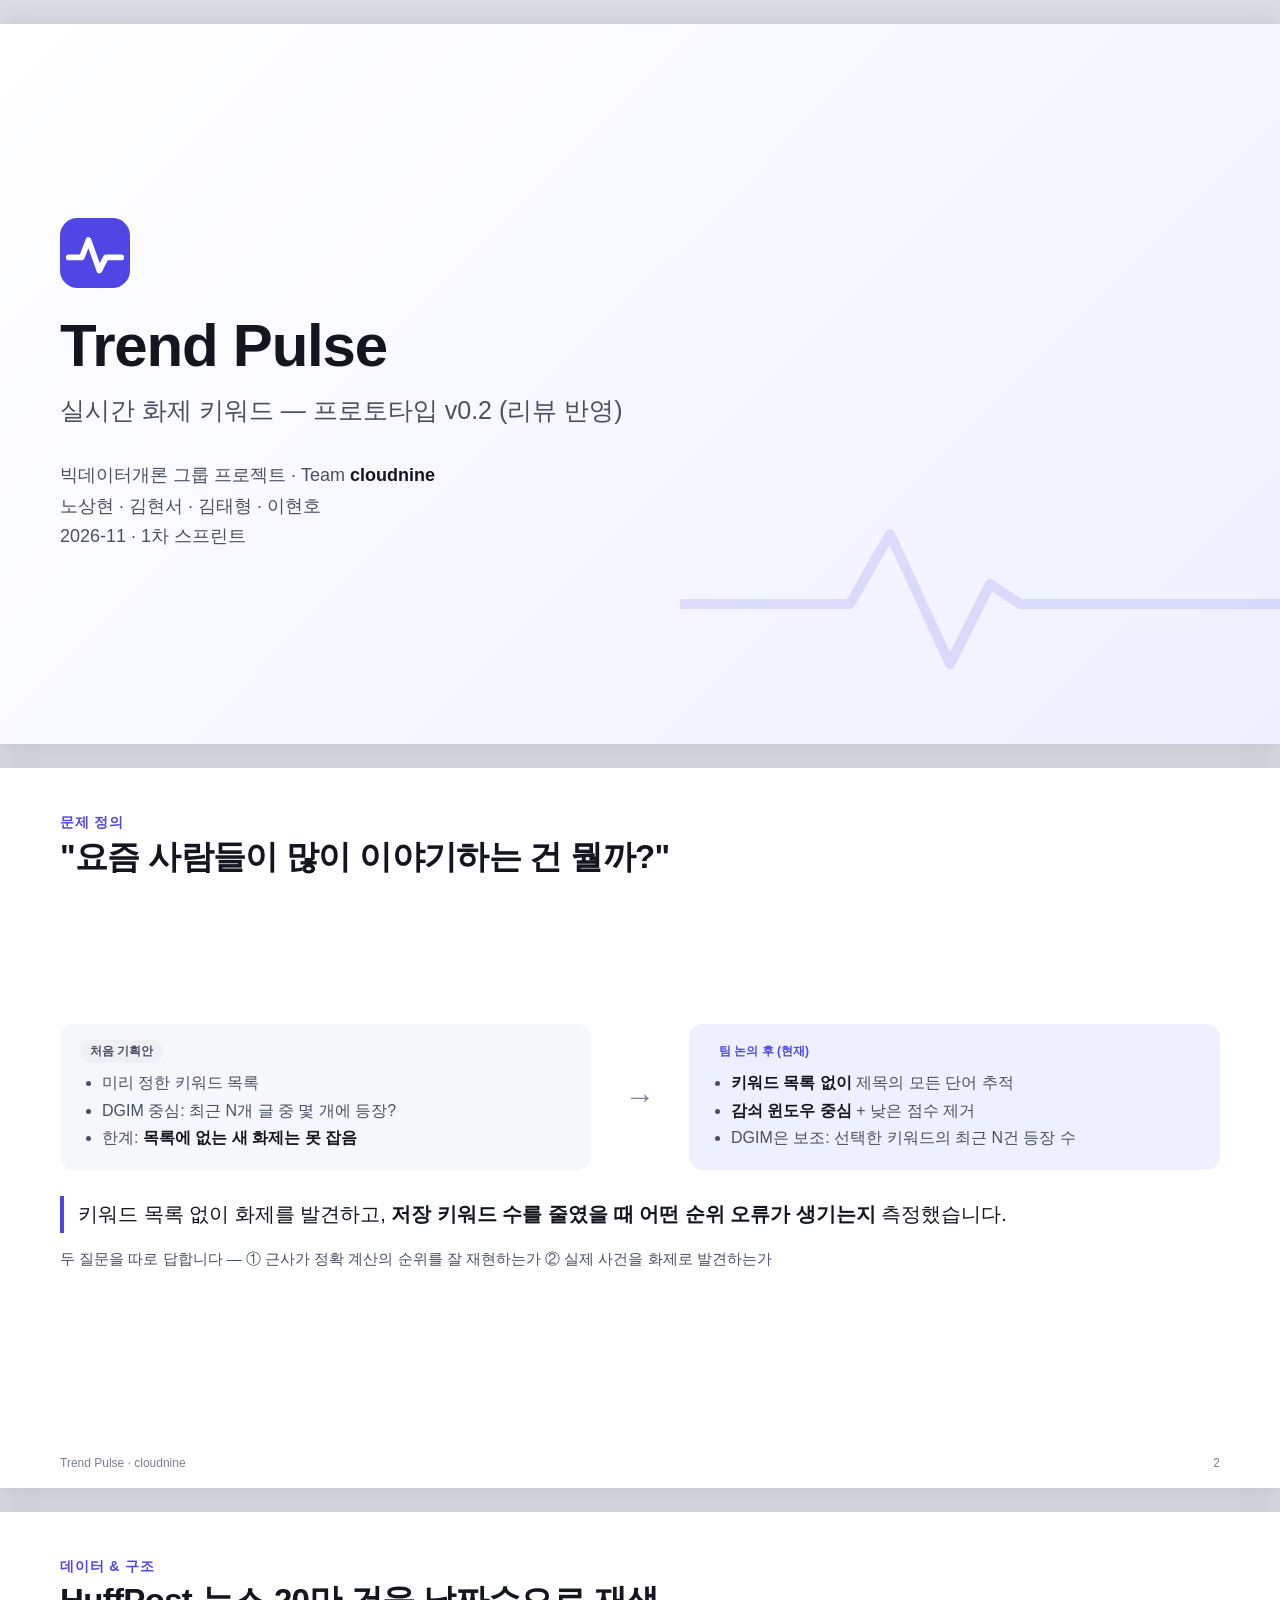
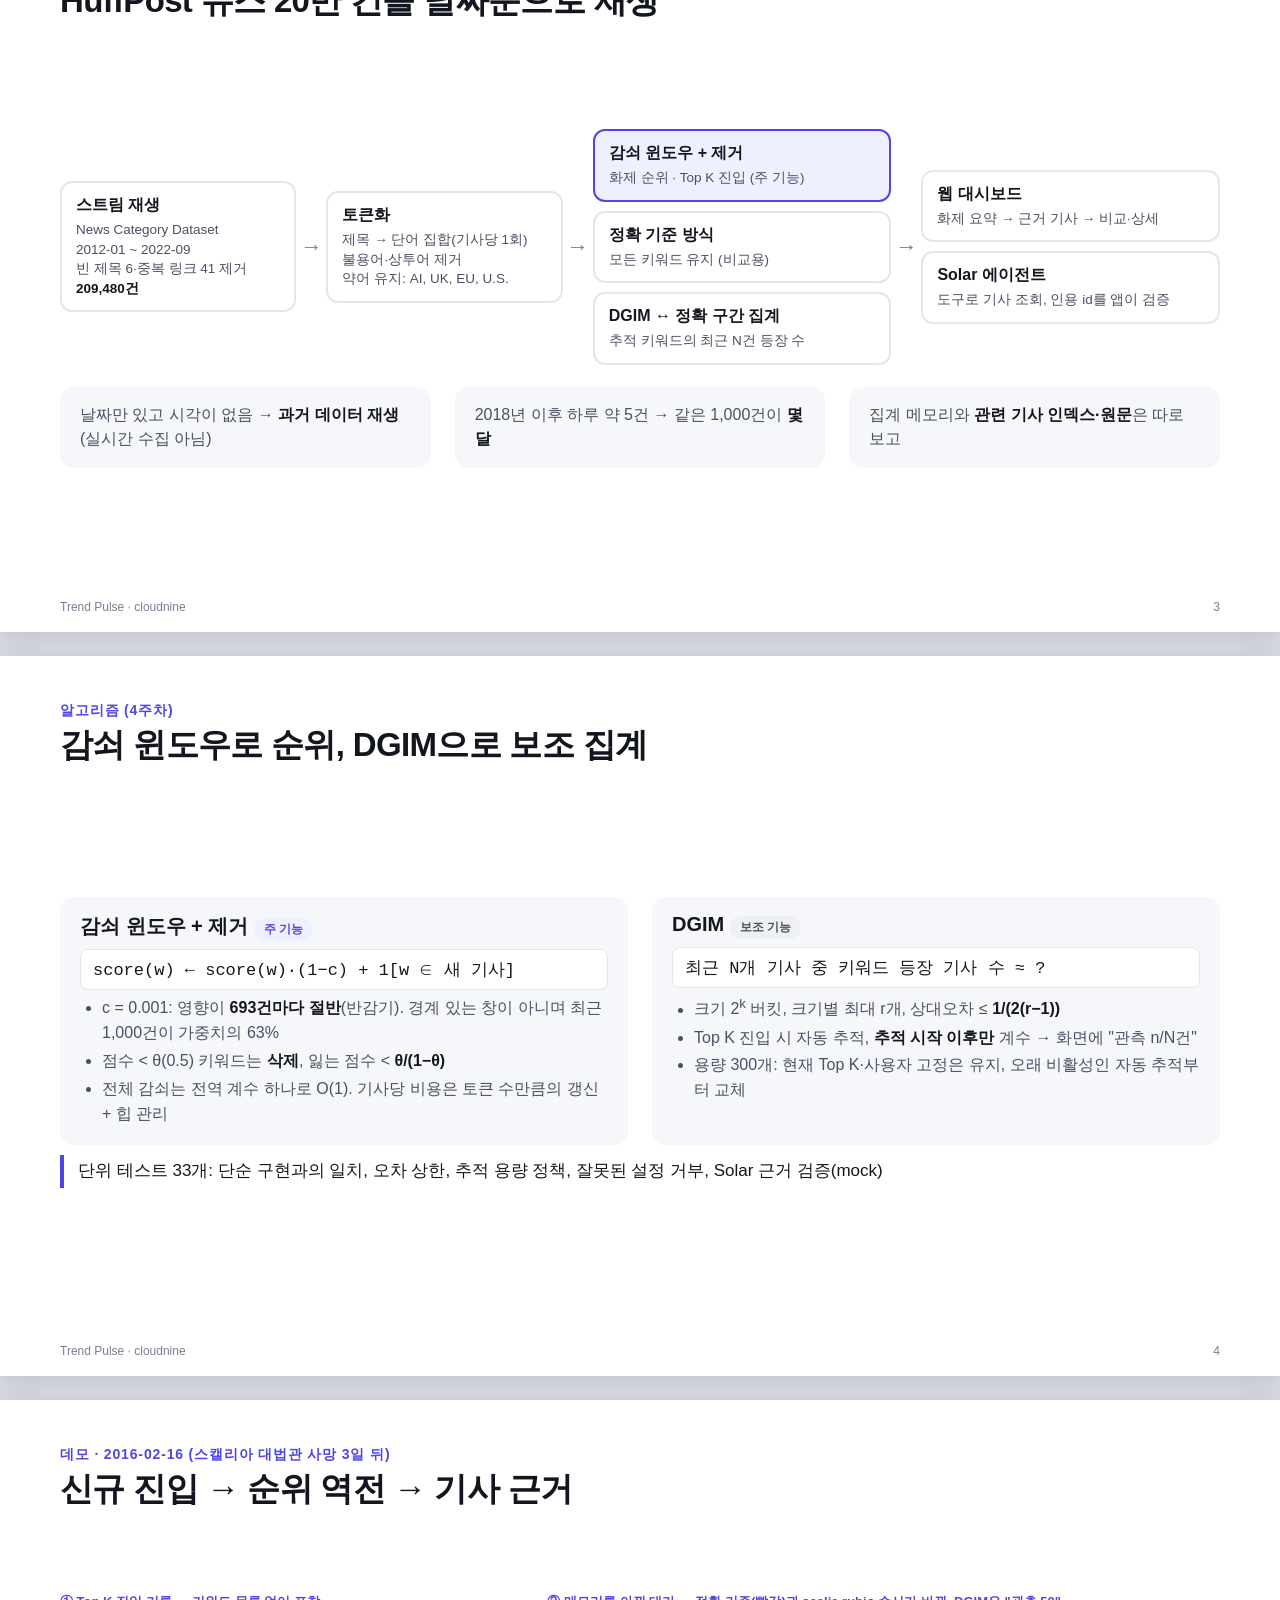
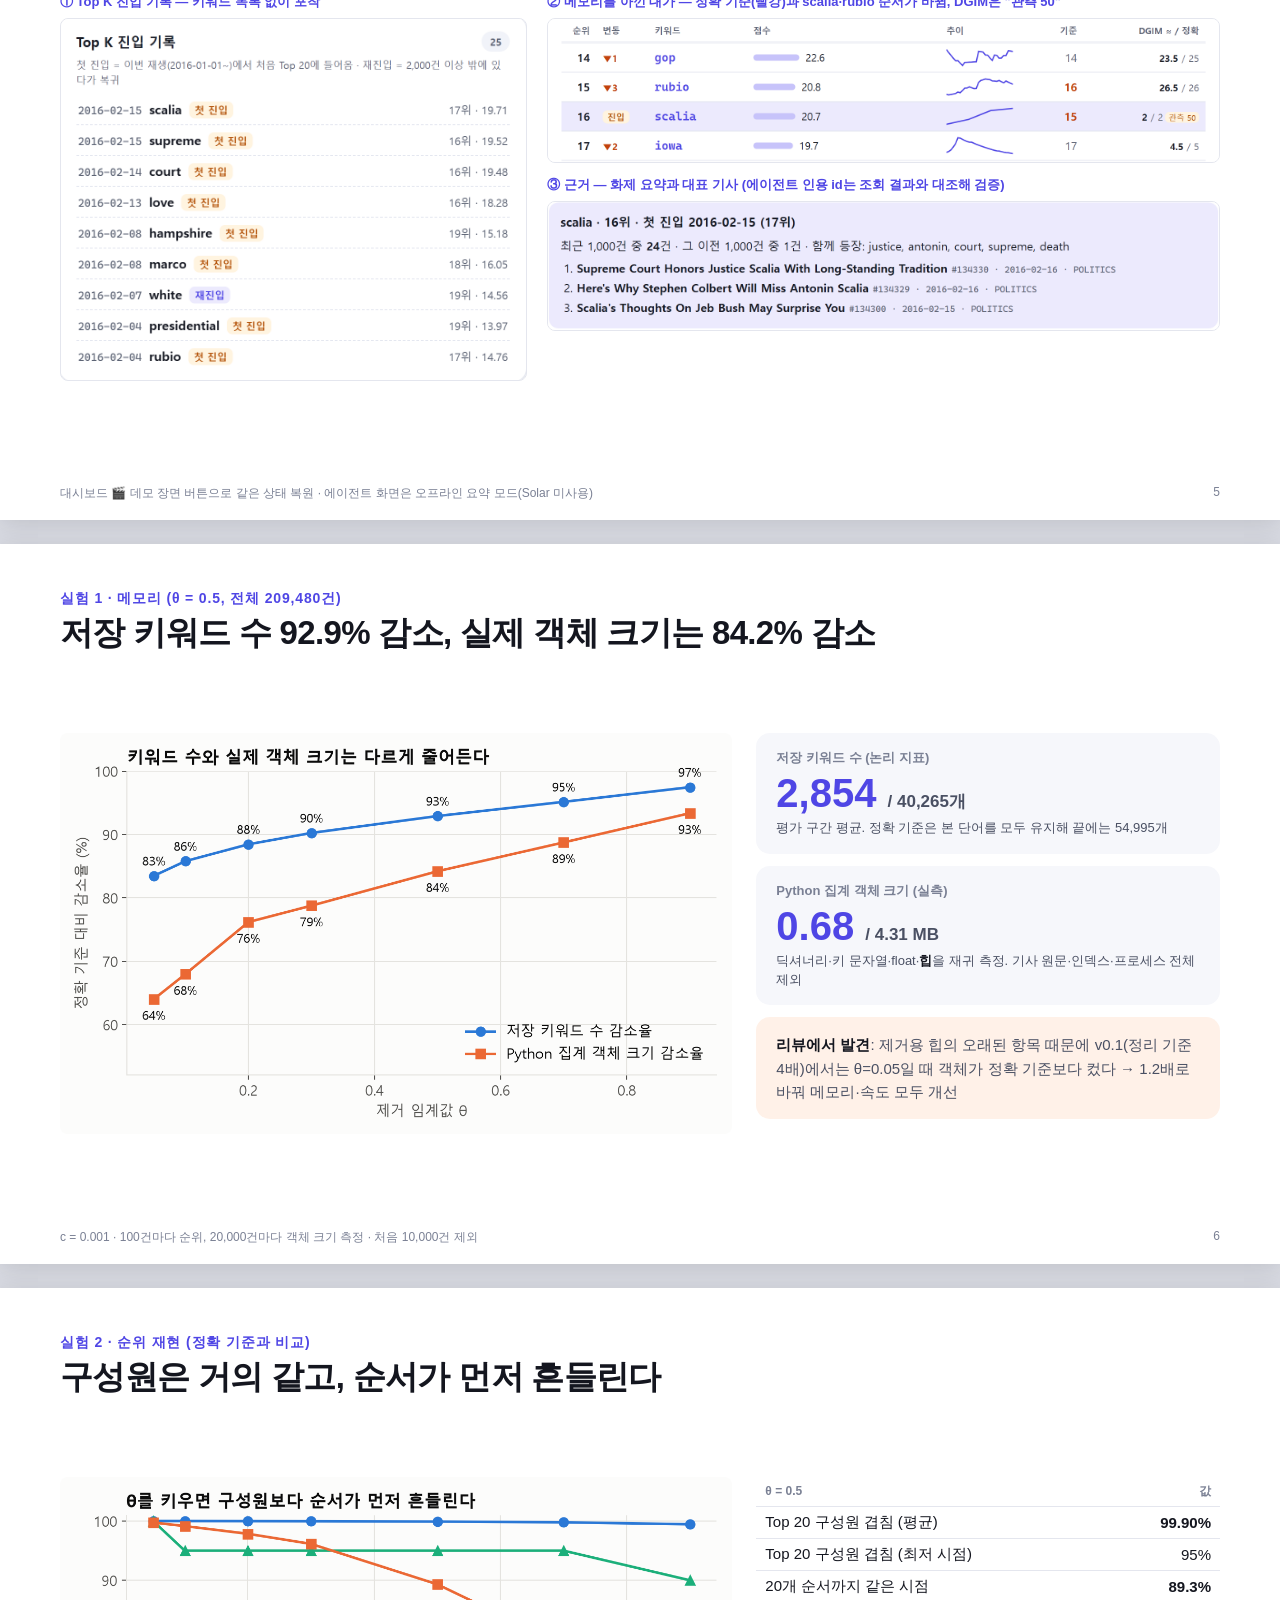
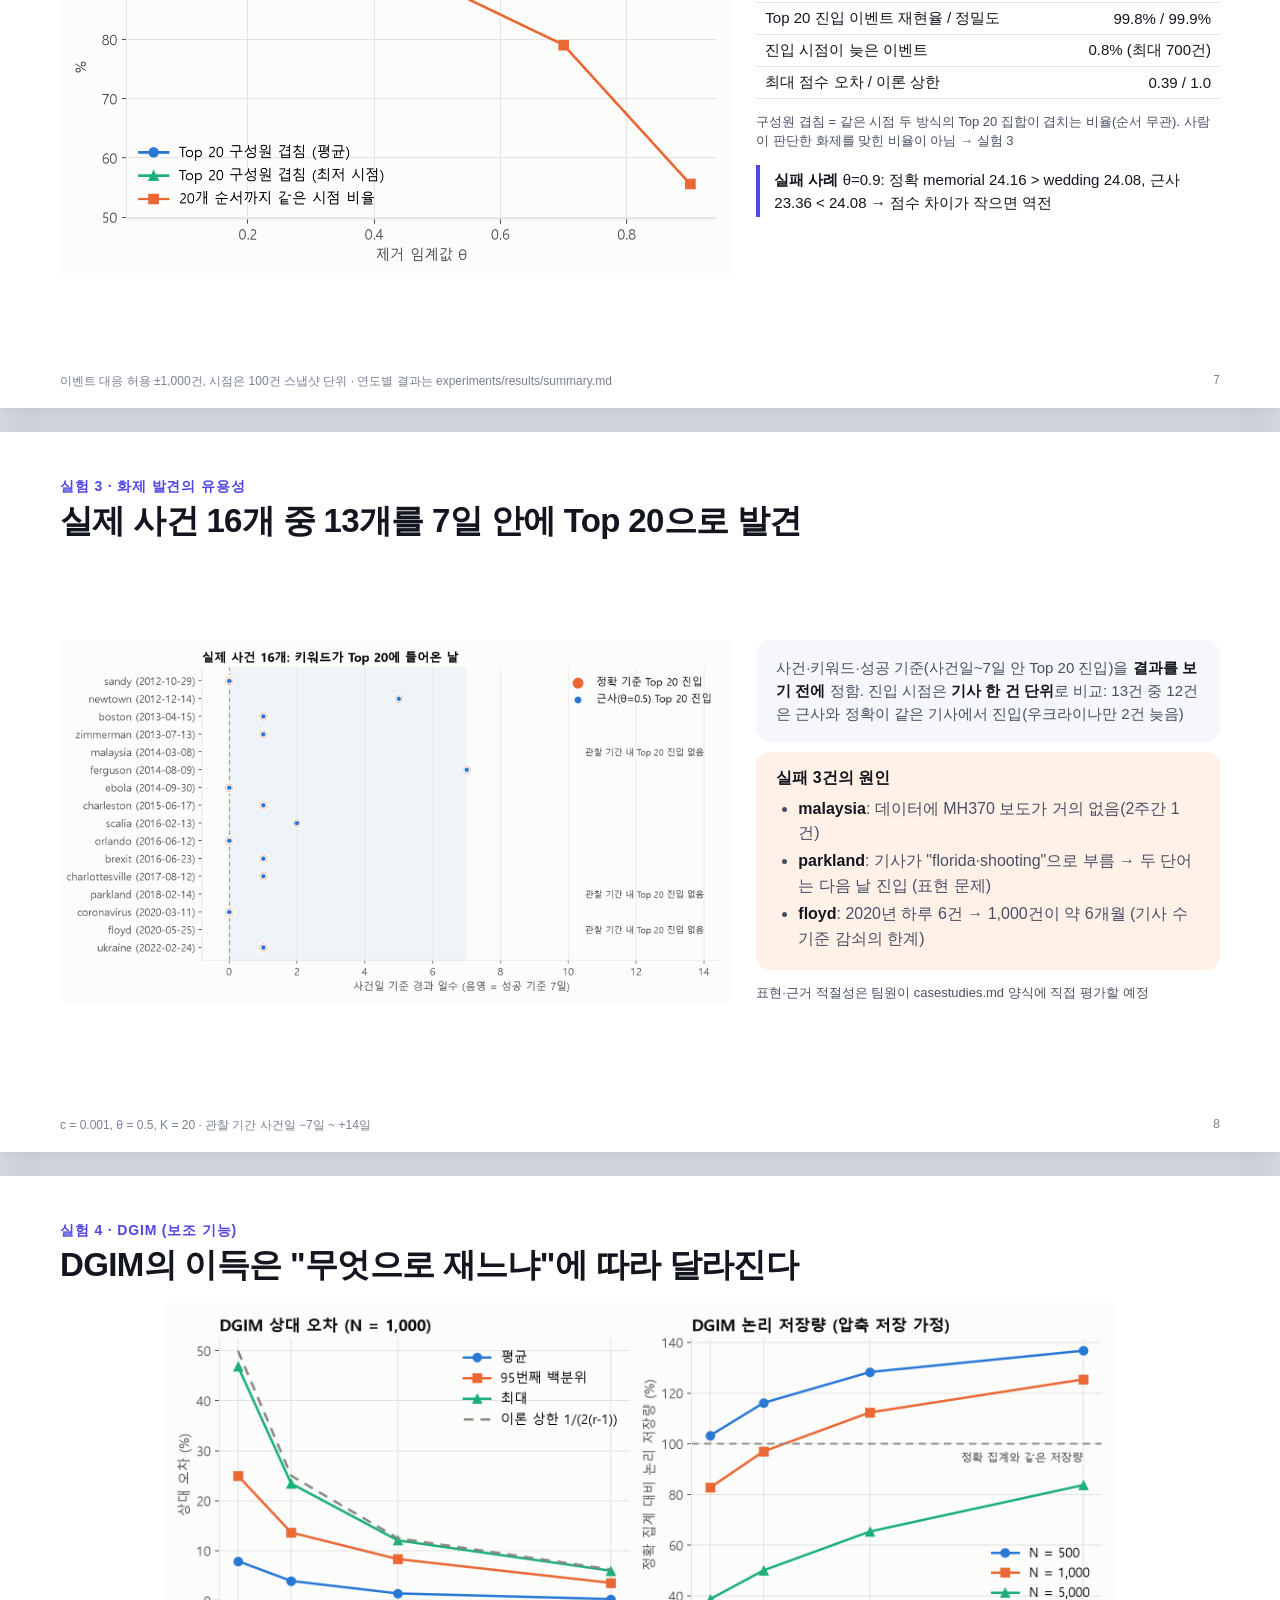
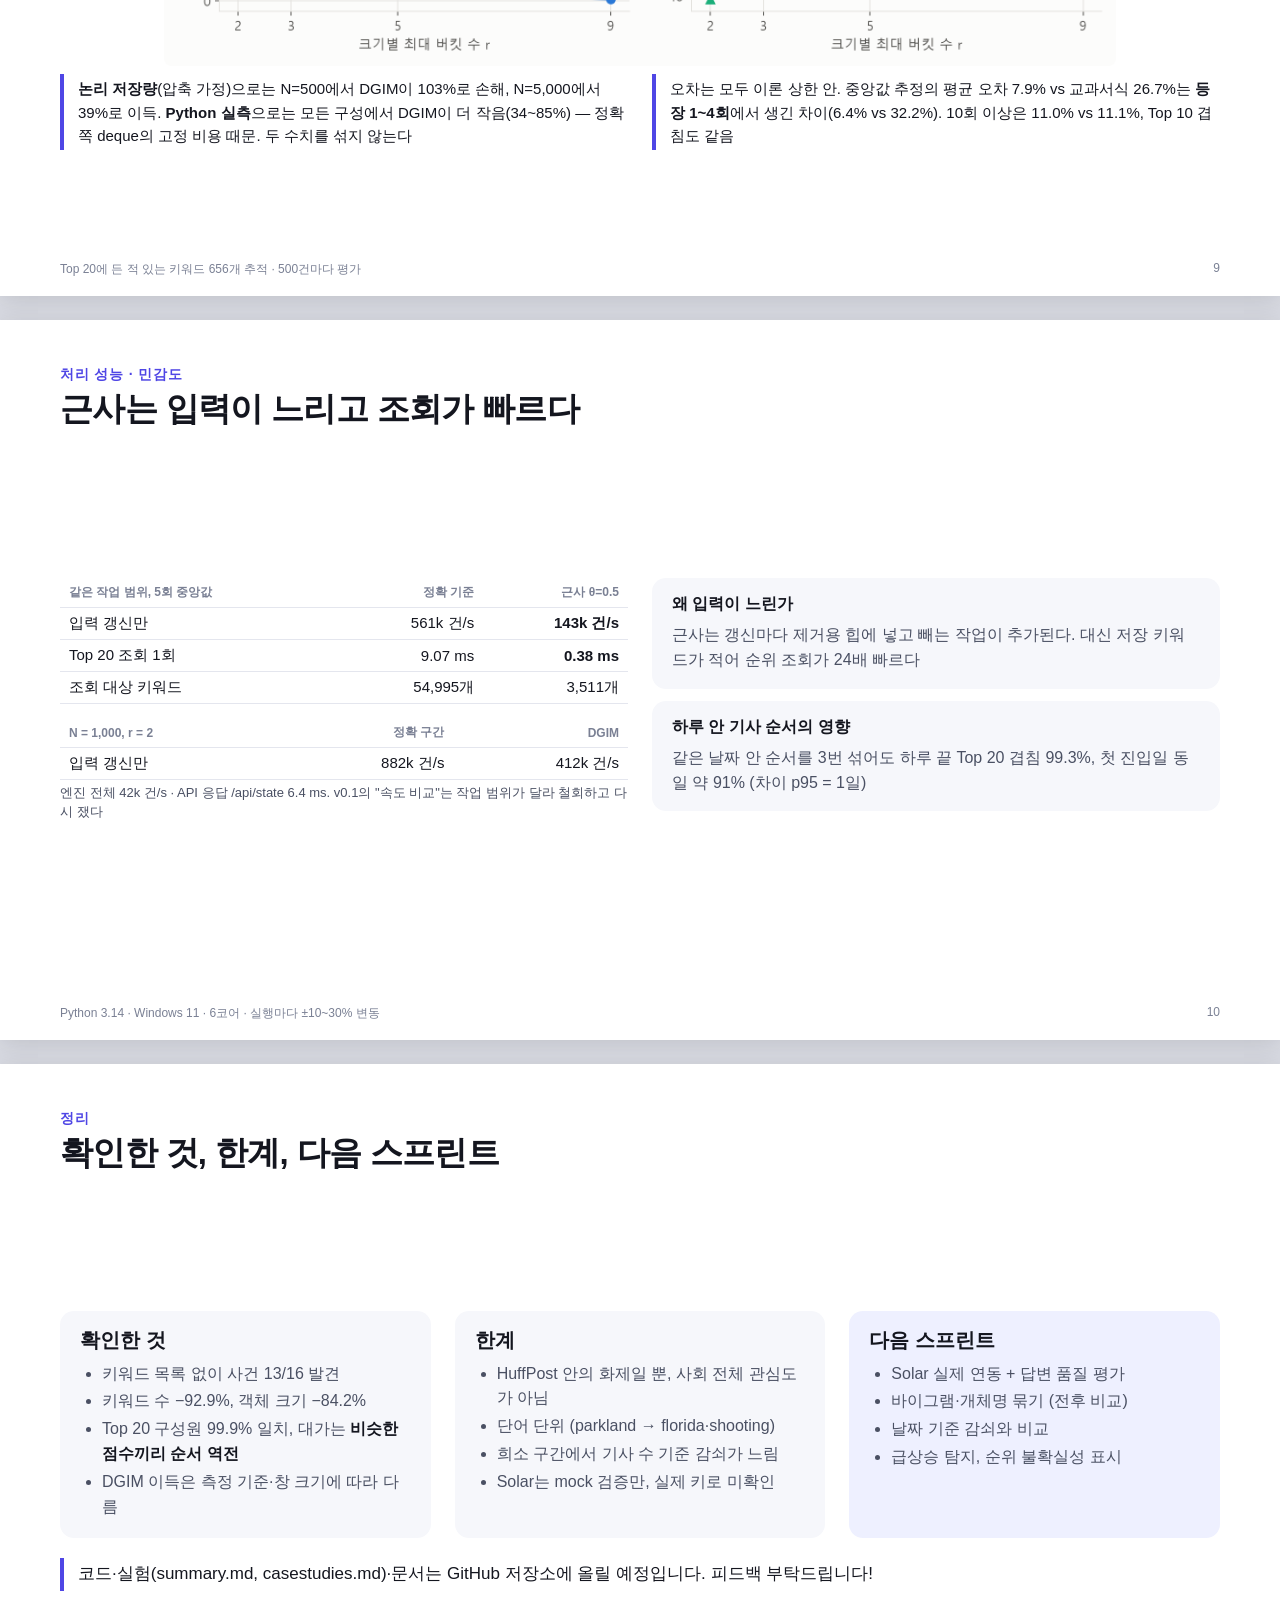
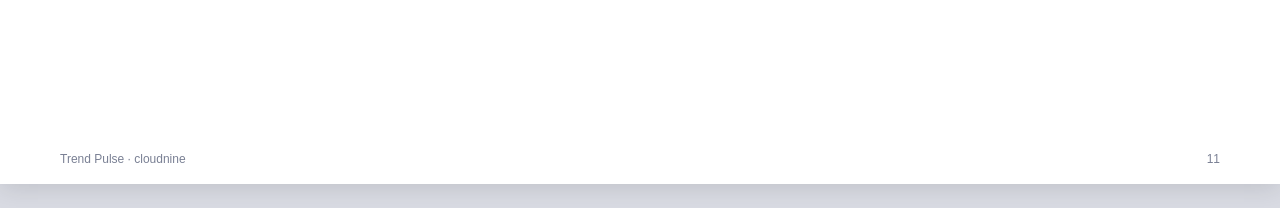
==== docs/slides.html @ 5aff7f34 "Publish reviewed TrendPulse prototype v0.2 Include the Flask dashboard, streaming algorithms, 33 tes" ====
<!doctype html>
<html lang="ko">
<head>
<meta charset="utf-8">
<title>Trend Pulse 발표</title>
<style>
  @page { size: 1280px 720px; margin: 0; }
  :root {
    --ink: #14161f; --ink2: #4a5063; --muted: #7a8094; --line: #e4e6ee;
    --accent: #4f46e5; --accent-soft: #eef0ff; --warn: #c2410c; --warn-soft: #fff1e8;
    --bg: #ffffff; --panel: #f6f7fb;
  }
  * { box-sizing: border-box; }
  html, body { margin: 0; background: #d9dbe3; }
  body { font-family: "Malgun Gothic", "Apple SD Gothic Neo", sans-serif; color: var(--ink);
         -webkit-print-color-adjust: exact; print-color-adjust: exact; }
  .slide { width: 1280px; height: 720px; background: var(--bg); position: relative; overflow: hidden;
           padding: 46px 60px 44px; display: flex; flex-direction: column; break-after: page; margin: 0 auto; }
  @media screen { .slide { margin: 24px auto; box-shadow: 0 4px 24px rgba(0,0,0,.12); } }
  .slide:last-child { break-after: auto; }
  .kicker { font-size: 14px; font-weight: 700; color: var(--accent); letter-spacing: .06em; margin-bottom: 4px; }
  h1 { font-size: 33px; margin: 0 0 18px; letter-spacing: -.02em; line-height: 1.25; }
  h2 { font-size: 20px; margin: 0 0 8px; }
  p, li { font-size: 18px; line-height: 1.55; color: var(--ink2); }
  ul { margin: 0; padding-left: 22px; }
  li { margin: 3px 0; }
  b, strong { color: var(--ink); }
  .foot { position: absolute; left: 60px; right: 60px; bottom: 18px; display: flex; justify-content: space-between;
          font-size: 12px; color: var(--muted); }
  .center { flex: 1; display: flex; flex-direction: column; justify-content: center; padding-bottom: 30px; }
  .cols { display: grid; gap: 24px; grid-template-columns: 1fr 1fr; }
  .cols.wl { grid-template-columns: 1.45fr 1fr; }
  .slide > .cols { align-content: center; padding-bottom: 24px; }
  .cols.three { grid-template-columns: 1fr 1fr 1fr; }
  .panel { background: var(--panel); border-radius: 14px; padding: 16px 20px; }
  .panel p, .panel li { font-size: 16px; }
  .panel.warn { background: var(--warn-soft); }
  .big { font-size: 40px; font-weight: 800; color: var(--accent); line-height: 1.1; font-variant-numeric: tabular-nums; }
  .big small { font-size: 17px; color: var(--ink2); font-weight: 600; }
  .label { font-size: 13px; color: var(--muted); font-weight: 700; margin-bottom: 4px; }
  .def { font-size: 13px; color: var(--ink2); margin-top: 4px; line-height: 1.45; }
  .tag { display: inline-block; font-size: 12px; font-weight: 700; padding: 3px 10px; border-radius: 999px;
         background: var(--accent-soft); color: var(--accent); }
  .tag.gray { background: #eef0f4; color: var(--ink2); }
  .tag.warn { background: var(--warn-soft); color: var(--warn); }
  img.fig { width: 100%; display: block; border-radius: 8px; }
  img.crop { width: 100%; display: block; border: 1px solid var(--line); border-radius: 8px; }
  .takeaway { border-left: 4px solid var(--accent); padding: 3px 0 3px 14px; margin-top: 10px; }
  .takeaway p { margin: 0; font-size: 17px; color: var(--ink); }
  code { font-family: Consolas, "Cascadia Mono", monospace; font-size: .92em; }
  table { border-collapse: collapse; width: 100%; font-size: 15px; font-variant-numeric: tabular-nums; }
  th, td { padding: 6px 9px; border-bottom: 1px solid var(--line); text-align: right; }
  th { color: var(--muted); font-size: 12px; font-weight: 700; }
  th:first-child, td:first-child { text-align: left; }
  .title { justify-content: center; background: linear-gradient(135deg, #ffffff 0%, #eef0ff 100%); }
  .title h1 { font-size: 60px; margin-bottom: 8px; }
  .title .sub { font-size: 25px; color: var(--ink2); margin: 0 0 30px; }
  .title .team { font-size: 18px; color: var(--ink2); line-height: 1.7; }
  .logo { width: 70px; height: 70px; margin-bottom: 20px; }
  .pulse { position: absolute; right: -40px; bottom: 70px; width: 640px; opacity: .14; }
  .flow { display: grid; grid-template-columns: 0.95fr 30px 0.95fr 30px 1.2fr 30px 1.2fr; align-items: center; }
  .node { border: 2px solid var(--line); border-radius: 12px; padding: 12px 14px; background: #fff; }
  .node h3 { margin: 0 0 4px; font-size: 16px; }
  .node p { margin: 0; font-size: 13.5px; line-height: 1.45; }
  .node.main { border-color: var(--accent); background: var(--accent-soft); }
  .stack { display: grid; gap: 9px; }
  .arrow { text-align: center; color: var(--muted); font-size: 22px; }
  .formula { font-family: Consolas, monospace; font-size: 17px; background: #fff; border: 1px solid var(--line);
             border-radius: 8px; padding: 8px 12px; margin: 6px 0; color: var(--ink); }
  .cap { font-size: 13px; font-weight: 700; color: var(--accent); margin: 0 0 6px; }
</style>
</head>
<body>

<!-- 1 -->
<section class="slide title">
  <svg class="logo" viewBox="0 0 32 32"><rect width="32" height="32" rx="8" fill="#4f46e5"/><path d="M4 18h6l3-8 5 14 3-6h7" stroke="#fff" stroke-width="2.6" fill="none" stroke-linecap="round" stroke-linejoin="round"/></svg>
  <h1>Trend Pulse</h1>
  <p class="sub">실시간 화제 키워드 — 프로토타입 v0.2 (리뷰 반영)</p>
  <div class="team">
    빅데이터개론 그룹 프로젝트 · Team <b>cloudnine</b><br>
    노상현 · 김현서 · 김태형 · 이현호<br>
    2026-11 · 1차 스프린트
  </div>
  <svg class="pulse" viewBox="0 0 640 160"><path d="M0 90h170l40-70 60 130 40-80 30 20h300" stroke="#4f46e5" stroke-width="10" fill="none" stroke-linecap="round" stroke-linejoin="round"/></svg>
</section>

<!-- 2 -->
<section class="slide">
  <div class="kicker">문제 정의</div>
  <h1>"요즘 사람들이 많이 이야기하는 건 뭘까?"</h1>
  <div class="center">
    <div class="cols" style="grid-template-columns:1fr 50px 1fr;align-items:stretch">
      <div class="panel">
        <span class="tag gray">처음 기획안</span>
        <ul style="margin-top:8px">
          <li>미리 정한 키워드 목록</li>
          <li>DGIM 중심: 최근 N개 글 중 몇 개에 등장?</li>
          <li>한계: <b>목록에 없는 새 화제는 못 잡음</b></li>
        </ul>
      </div>
      <div class="arrow" style="align-self:center;font-size:30px">→</div>
      <div class="panel" style="background:var(--accent-soft)">
        <span class="tag">팀 논의 후 (현재)</span>
        <ul style="margin-top:8px">
          <li><b>키워드 목록 없이</b> 제목의 모든 단어 추적</li>
          <li><b>감쇠 윈도우 중심</b> + 낮은 점수 제거</li>
          <li>DGIM은 보조: 선택한 키워드의 최근 N건 등장 수</li>
        </ul>
      </div>
    </div>
    <div class="takeaway" style="margin-top:26px">
      <p style="font-size:20px">키워드 목록 없이 화제를 발견하고, <b>저장 키워드 수를 줄였을 때 어떤 순위 오류가 생기는지</b> 측정했습니다.</p>
    </div>
    <p style="font-size:15px;margin-top:14px">두 질문을 따로 답합니다 — ① 근사가 정확 계산의 순위를 잘 재현하는가 ② 실제 사건을 화제로 발견하는가</p>
  </div>
  <div class="foot"><span>Trend Pulse · cloudnine</span><span>2</span></div>
</section>

<!-- 3 -->
<section class="slide">
  <div class="kicker">데이터 & 구조</div>
  <h1>HuffPost 뉴스 20만 건을 날짜순으로 재생</h1>
  <div class="center">
    <div class="flow">
      <div class="node"><h3>스트림 재생</h3><p>News Category Dataset<br>2012-01 ~ 2022-09<br>빈 제목 6·중복 링크 41 제거<br><b>209,480건</b></p></div>
      <div class="arrow">→</div>
      <div class="node"><h3>토큰화</h3><p>제목 → 단어 집합(기사당 1회)<br>불용어·상투어 제거<br>약어 유지: AI, UK, EU, U.S.</p></div>
      <div class="arrow">→</div>
      <div class="stack">
        <div class="node main"><h3>감쇠 윈도우 + 제거</h3><p>화제 순위 · Top K 진입 (주 기능)</p></div>
        <div class="node"><h3>정확 기준 방식</h3><p>모든 키워드 유지 (비교용)</p></div>
        <div class="node"><h3>DGIM ↔ 정확 구간 집계</h3><p>추적 키워드의 최근 N건 등장 수</p></div>
      </div>
      <div class="arrow">→</div>
      <div class="stack">
        <div class="node"><h3>웹 대시보드</h3><p>화제 요약 → 근거 기사 → 비교·상세</p></div>
        <div class="node"><h3>Solar 에이전트</h3><p>도구로 기사 조회, 인용 id를 앱이 검증</p></div>
      </div>
    </div>
    <div class="cols three" style="margin-top:22px">
      <div class="panel"><p style="margin:0">날짜만 있고 시각이 없음 → <b>과거 데이터 재생</b>(실시간 수집 아님)</p></div>
      <div class="panel"><p style="margin:0">2018년 이후 하루 약 5건 → 같은 1,000건이 <b>몇 달</b></p></div>
      <div class="panel"><p style="margin:0">집계 메모리와 <b>관련 기사 인덱스·원문</b>은 따로 보고</p></div>
    </div>
  </div>
  <div class="foot"><span>Trend Pulse · cloudnine</span><span>3</span></div>
</section>

<!-- 4 -->
<section class="slide">
  <div class="kicker">알고리즘 (4주차)</div>
  <h1>감쇠 윈도우로 순위, DGIM으로 보조 집계</h1>
  <div class="center">
    <div class="cols">
      <div class="panel">
        <h2>감쇠 윈도우 + 제거 <span class="tag">주 기능</span></h2>
        <div class="formula">score(w) ← score(w)·(1−c) + 1[w ∈ 새 기사]</div>
        <ul>
          <li>c = 0.001: 영향이 <b>693건마다 절반</b>(반감기). 경계 있는 창이 아니며 최근 1,000건이 가중치의 63%</li>
          <li>점수 &lt; θ(0.5) 키워드는 <b>삭제</b>, 잃는 점수 &lt; <b>θ/(1−θ)</b></li>
          <li>전체 감쇠는 전역 계수 하나로 O(1). 기사당 비용은 토큰 수만큼의 갱신 + 힙 관리</li>
        </ul>
      </div>
      <div class="panel">
        <h2>DGIM <span class="tag gray">보조 기능</span></h2>
        <div class="formula">최근 N개 기사 중 키워드 등장 기사 수 ≈ ?</div>
        <ul>
          <li>크기 2<sup>k</sup> 버킷, 크기별 최대 r개, 상대오차 ≤ <b>1/(2(r−1))</b></li>
          <li>Top K 진입 시 자동 추적, <b>추적 시작 이후만</b> 계수 → 화면에 "관측 n/N건"</li>
          <li>용량 300개: 현재 Top K·사용자 고정은 유지, 오래 비활성인 자동 추적부터 교체</li>
        </ul>
      </div>
    </div>
    <div class="takeaway"><p>단위 테스트 33개: 단순 구현과의 일치, 오차 상한, 추적 용량 정책, 잘못된 설정 거부, Solar 근거 검증(mock)</p></div>
  </div>
  <div class="foot"><span>Trend Pulse · cloudnine</span><span>4</span></div>
</section>

<!-- 5 -->
<section class="slide">
  <div class="kicker">데모 · 2016-02-16 (스캘리아 대법관 사망 3일 뒤)</div>
  <h1 style="margin-bottom:12px">신규 진입 → 순위 역전 → 기사 근거</h1>
  <div class="cols" style="grid-template-columns:0.82fr 1.18fr;gap:20px;flex:1;min-height:0">
    <div>
      <p class="cap">① Top K 진입 기록 — 키워드 목록 없이 포착</p>
      <img class="crop" src="img/crop_entries.png" alt="Top K 진입 기록">
    </div>
    <div style="display:grid;gap:12px;align-content:start">
      <div>
        <p class="cap">② 메모리를 아낀 대가 — 정확 기준(빨강)과 scalia·rubio 순서가 바뀜, DGIM은 "관측 50"</p>
        <img class="crop" src="img/crop_rankswap.png" alt="순위 역전">
      </div>
      <div>
        <p class="cap">③ 근거 — 화제 요약과 대표 기사 (에이전트 인용 id는 조회 결과와 대조해 검증)</p>
        <img class="crop" src="img/crop_evidence.png" alt="근거 기사">
      </div>
    </div>
  </div>
  <div class="foot"><span>대시보드 🎬 데모 장면 버튼으로 같은 상태 복원 · 에이전트 화면은 오프라인 요약 모드(Solar 미사용)</span><span>5</span></div>
</section>

<!-- 6 -->
<section class="slide">
  <div class="kicker">실험 1 · 메모리 (θ = 0.5, 전체 209,480건)</div>
  <h1>저장 키워드 수 92.9% 감소, 실제 객체 크기는 84.2% 감소</h1>
  <div class="cols wl" style="flex:1;min-height:0">
    <div><img class="fig" src="img/f2_memory_logical_vs_python.png" alt="키워드 수 vs 객체 크기"></div>
    <div style="display:grid;gap:12px;align-content:start">
      <div class="panel"><div class="label">저장 키워드 수 (논리 지표)</div><div class="big">2,854 <small>/ 40,265개</small></div>
        <div class="def">평가 구간 평균. 정확 기준은 본 단어를 모두 유지해 끝에는 54,995개</div></div>
      <div class="panel"><div class="label">Python 집계 객체 크기 (실측)</div><div class="big">0.68 <small>/ 4.31 MB</small></div>
        <div class="def">딕셔너리·키 문자열·float·<b>힙</b>을 재귀 측정. 기사 원문·인덱스·프로세스 전체 제외</div></div>
      <div class="panel warn"><p style="margin:0;font-size:15px"><b>리뷰에서 발견</b>: 제거용 힙의 오래된 항목 때문에 v0.1(정리 기준 4배)에서는 θ=0.05일 때 객체가 정확 기준보다 컸다 → 1.2배로 바꿔 메모리·속도 모두 개선</p></div>
    </div>
  </div>
  <div class="foot"><span>c = 0.001 · 100건마다 순위, 20,000건마다 객체 크기 측정 · 처음 10,000건 제외</span><span>6</span></div>
</section>

<!-- 7 -->
<section class="slide">
  <div class="kicker">실험 2 · 순위 재현 (정확 기준과 비교)</div>
  <h1>구성원은 거의 같고, 순서가 먼저 흔들린다</h1>
  <div class="cols wl" style="flex:1;min-height:0">
    <div><img class="fig" src="img/f3_rank_agreement.png" alt="순위 재현"></div>
    <div style="display:grid;gap:10px;align-content:start">
      <table>
        <tr><th>θ = 0.5</th><th>값</th></tr>
        <tr><td>Top 20 구성원 겹침 (평균)</td><td><b>99.90%</b></td></tr>
        <tr><td>Top 20 구성원 겹침 (최저 시점)</td><td>95%</td></tr>
        <tr><td>20개 순서까지 같은 시점</td><td><b>89.3%</b></td></tr>
        <tr><td>Top 20 진입 이벤트 재현율 / 정밀도</td><td>99.8% / 99.9%</td></tr>
        <tr><td>진입 시점이 늦은 이벤트</td><td>0.8% (최대 700건)</td></tr>
        <tr><td>최대 점수 오차 / 이론 상한</td><td>0.39 / 1.0</td></tr>
      </table>
      <div class="def">구성원 겹침 = 같은 시점 두 방식의 Top 20 집합이 겹치는 비율(순서 무관). 사람이 판단한 화제를 맞힌 비율이 아님 → 실험 3</div>
      <div class="takeaway" style="margin-top:4px"><p style="font-size:15px"><b>실패 사례</b> θ=0.9: 정확 memorial 24.16 &gt; wedding 24.08, 근사 23.36 &lt; 24.08 → 점수 차이가 작으면 역전</p></div>
    </div>
  </div>
  <div class="foot"><span>이벤트 대응 허용 ±1,000건, 시점은 100건 스냅샷 단위 · 연도별 결과는 experiments/results/summary.md</span><span>7</span></div>
</section>

<!-- 8 -->
<section class="slide">
  <div class="kicker">실험 3 · 화제 발견의 유용성</div>
  <h1>실제 사건 16개 중 13개를 7일 안에 Top 20으로 발견</h1>
  <div class="cols wl" style="flex:1;min-height:0">
    <div><img class="fig" src="img/f7_case_studies.png" alt="사례 평가"></div>
    <div style="display:grid;gap:10px;align-content:start">
      <div class="panel"><p style="margin:0;font-size:15px">사건·키워드·성공 기준(사건일~7일 안 Top 20 진입)을 <b>결과를 보기 전에</b> 정함. 진입 시점은 <b>기사 한 건 단위</b>로 비교: 13건 중 12건은 근사와 정확이 같은 기사에서 진입(우크라이나만 2건 늦음)</p></div>
      <div class="panel warn"><h2 style="font-size:16px">실패 3건의 원인</h2>
        <ul>
          <li><b>malaysia</b>: 데이터에 MH370 보도가 거의 없음(2주간 1건)</li>
          <li><b>parkland</b>: 기사가 "florida·shooting"으로 부름 → 두 단어는 다음 날 진입 (표현 문제)</li>
          <li><b>floyd</b>: 2020년 하루 6건 → 1,000건이 약 6개월 (기사 수 기준 감쇠의 한계)</li>
        </ul></div>
      <div class="def">표현·근거 적절성은 팀원이 casestudies.md 양식에 직접 평가할 예정</div>
    </div>
  </div>
  <div class="foot"><span>c = 0.001, θ = 0.5, K = 20 · 관찰 기간 사건일 −7일 ~ +14일</span><span>8</span></div>
</section>

<!-- 9 -->
<section class="slide">
  <div class="kicker">실험 4 · DGIM (보조 기능)</div>
  <h1>DGIM의 이득은 "무엇으로 재느냐"에 따라 달라진다</h1>
  <img class="fig" src="img/f6_dgim_error_memory.png" alt="DGIM 오차와 논리 저장량" style="width:82%;margin:0 auto">
  <div class="cols" style="margin-top:8px">
    <div class="takeaway" style="margin-top:0"><p style="font-size:15px"><b>논리 저장량</b>(압축 가정)으로는 N=500에서 DGIM이 103%로 손해, N=5,000에서 39%로 이득. <b>Python 실측</b>으로는 모든 구성에서 DGIM이 더 작음(34~85%) — 정확 쪽 deque의 고정 비용 때문. 두 수치를 섞지 않는다</p></div>
    <div class="takeaway" style="margin-top:0"><p style="font-size:15px">오차는 모두 이론 상한 안. 중앙값 추정의 평균 오차 7.9% vs 교과서식 26.7%는 <b>등장 1~4회</b>에서 생긴 차이(6.4% vs 32.2%). 10회 이상은 11.0% vs 11.1%, Top 10 겹침도 같음</p></div>
  </div>
  <div class="foot"><span>Top 20에 든 적 있는 키워드 656개 추적 · 500건마다 평가</span><span>9</span></div>
</section>

<!-- 10 -->
<section class="slide">
  <div class="kicker">처리 성능 · 민감도</div>
  <h1>근사는 입력이 느리고 조회가 빠르다</h1>
  <div class="center">
    <div class="cols">
      <div>
        <table>
          <tr><th>같은 작업 범위, 5회 중앙값</th><th>정확 기준</th><th>근사 θ=0.5</th></tr>
          <tr><td>입력 갱신만</td><td>561k 건/s</td><td><b>143k 건/s</b></td></tr>
          <tr><td>Top 20 조회 1회</td><td>9.07 ms</td><td><b>0.38 ms</b></td></tr>
          <tr><td>조회 대상 키워드</td><td>54,995개</td><td>3,511개</td></tr>
        </table>
        <table style="margin-top:14px">
          <tr><th>N = 1,000, r = 2</th><th>정확 구간</th><th>DGIM</th></tr>
          <tr><td>입력 갱신만</td><td>882k 건/s</td><td>412k 건/s</td></tr>
        </table>
        <p class="def">엔진 전체 42k 건/s · API 응답 /api/state 6.4 ms. v0.1의 "속도 비교"는 작업 범위가 달라 철회하고 다시 쟀다</p>
      </div>
      <div style="display:grid;gap:12px;align-content:start">
        <div class="panel"><h2 style="font-size:16px">왜 입력이 느린가</h2><p style="margin:0">근사는 갱신마다 제거용 힙에 넣고 빼는 작업이 추가된다. 대신 저장 키워드가 적어 순위 조회가 24배 빠르다</p></div>
        <div class="panel"><h2 style="font-size:16px">하루 안 기사 순서의 영향</h2><p style="margin:0">같은 날짜 안 순서를 3번 섞어도 하루 끝 Top 20 겹침 99.3%, 첫 진입일 동일 약 91% (차이 p95 = 1일)</p></div>
      </div>
    </div>
  </div>
  <div class="foot"><span>Python 3.14 · Windows 11 · 6코어 · 실행마다 ±10~30% 변동</span><span>10</span></div>
</section>

<!-- 11 -->
<section class="slide">
  <div class="kicker">정리</div>
  <h1>확인한 것, 한계, 다음 스프린트</h1>
  <div class="center">
    <div class="cols three">
      <div class="panel">
        <h2>확인한 것</h2>
        <ul>
          <li>키워드 목록 없이 사건 13/16 발견</li>
          <li>키워드 수 −92.9%, 객체 크기 −84.2%</li>
          <li>Top 20 구성원 99.9% 일치, 대가는 <b>비슷한 점수끼리 순서 역전</b></li>
          <li>DGIM 이득은 측정 기준·창 크기에 따라 다름</li>
        </ul>
      </div>
      <div class="panel">
        <h2>한계</h2>
        <ul>
          <li>HuffPost 안의 화제일 뿐, 사회 전체 관심도가 아님</li>
          <li>단어 단위 (parkland → florida·shooting)</li>
          <li>희소 구간에서 기사 수 기준 감쇠가 느림</li>
          <li>Solar는 mock 검증만, 실제 키로 미확인</li>
        </ul>
      </div>
      <div class="panel" style="background:var(--accent-soft)">
        <h2>다음 스프린트</h2>
        <ul>
          <li>Solar 실제 연동 + 답변 품질 평가</li>
          <li>바이그램·개체명 묶기 (전후 비교)</li>
          <li>날짜 기준 감쇠와 비교</li>
          <li>급상승 탐지, 순위 불확실성 표시</li>
        </ul>
      </div>
    </div>
    <div class="takeaway" style="margin-top:20px"><p>코드·실험(summary.md, casestudies.md)·문서는 GitHub 저장소에 올릴 예정입니다. 피드백 부탁드립니다!</p></div>
  </div>
  <div class="foot"><span>Trend Pulse · cloudnine</span><span>11</span></div>
</section>

</body>
</html>
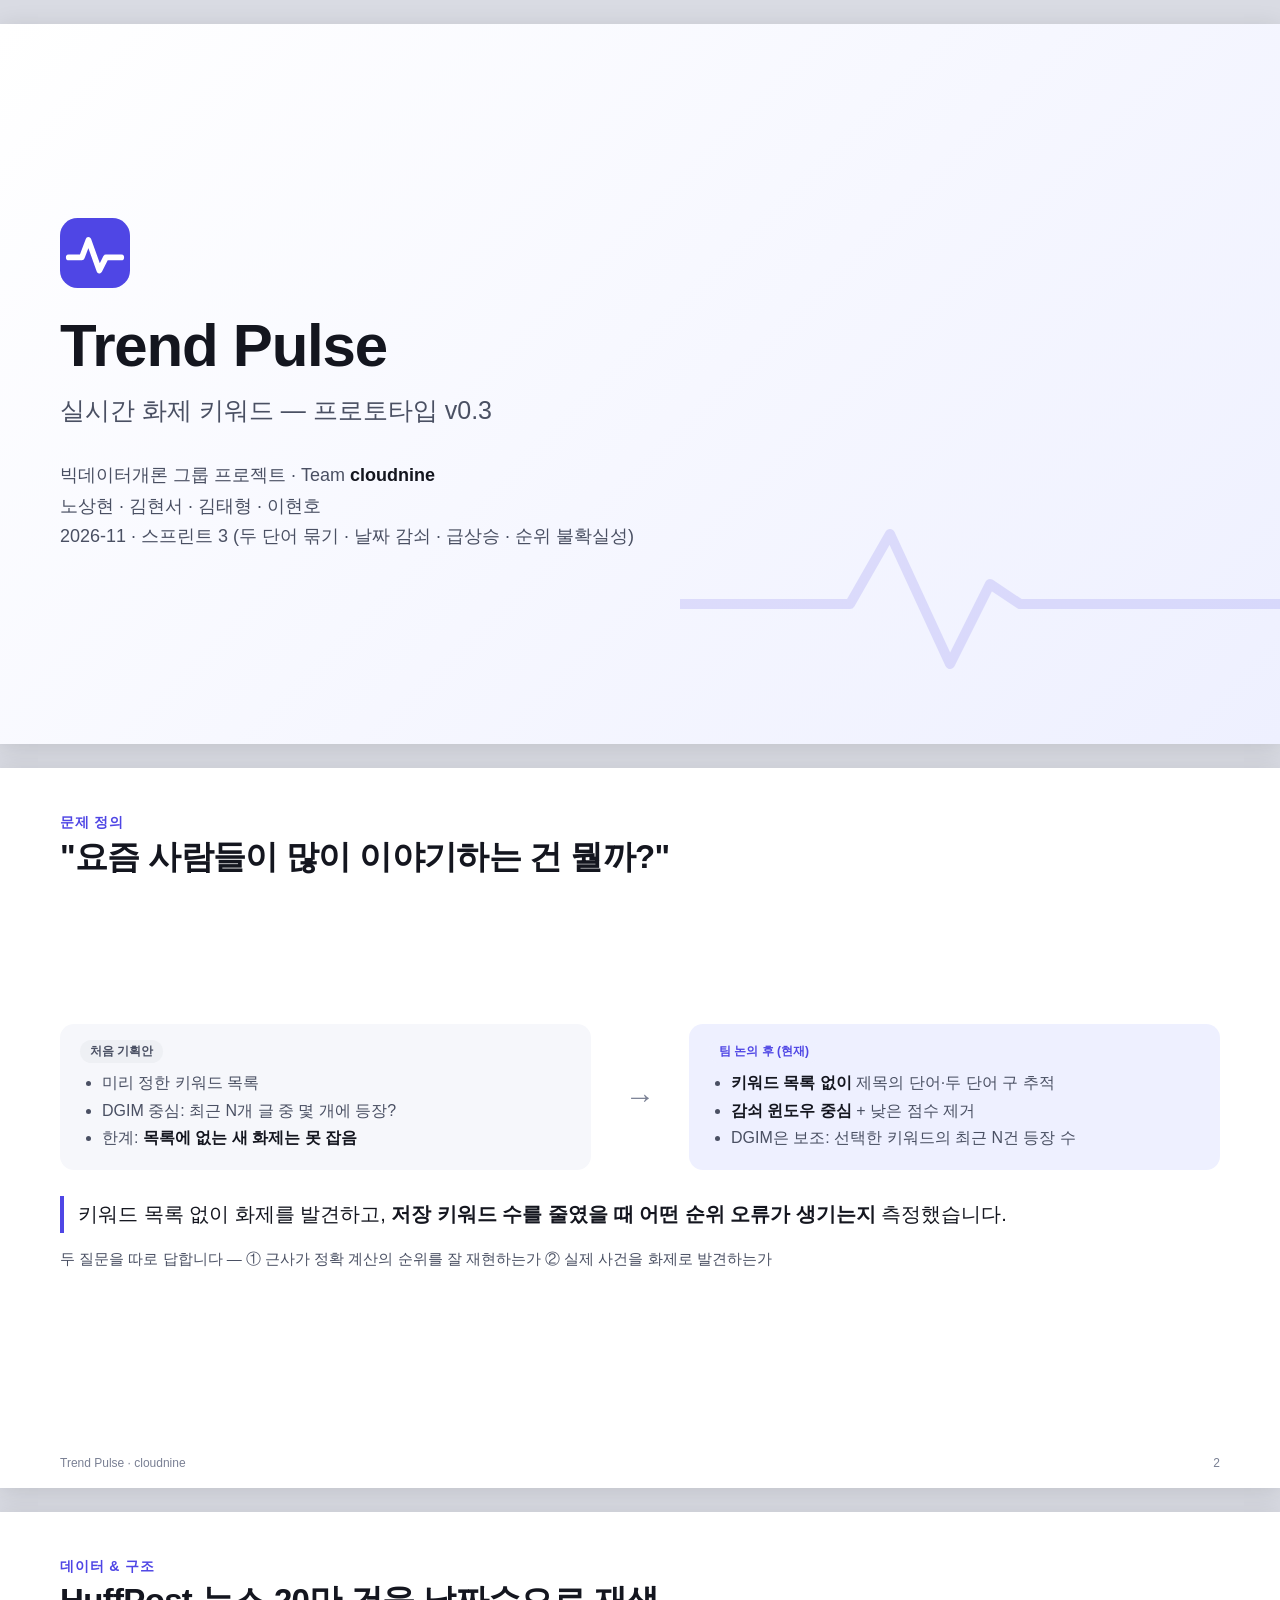
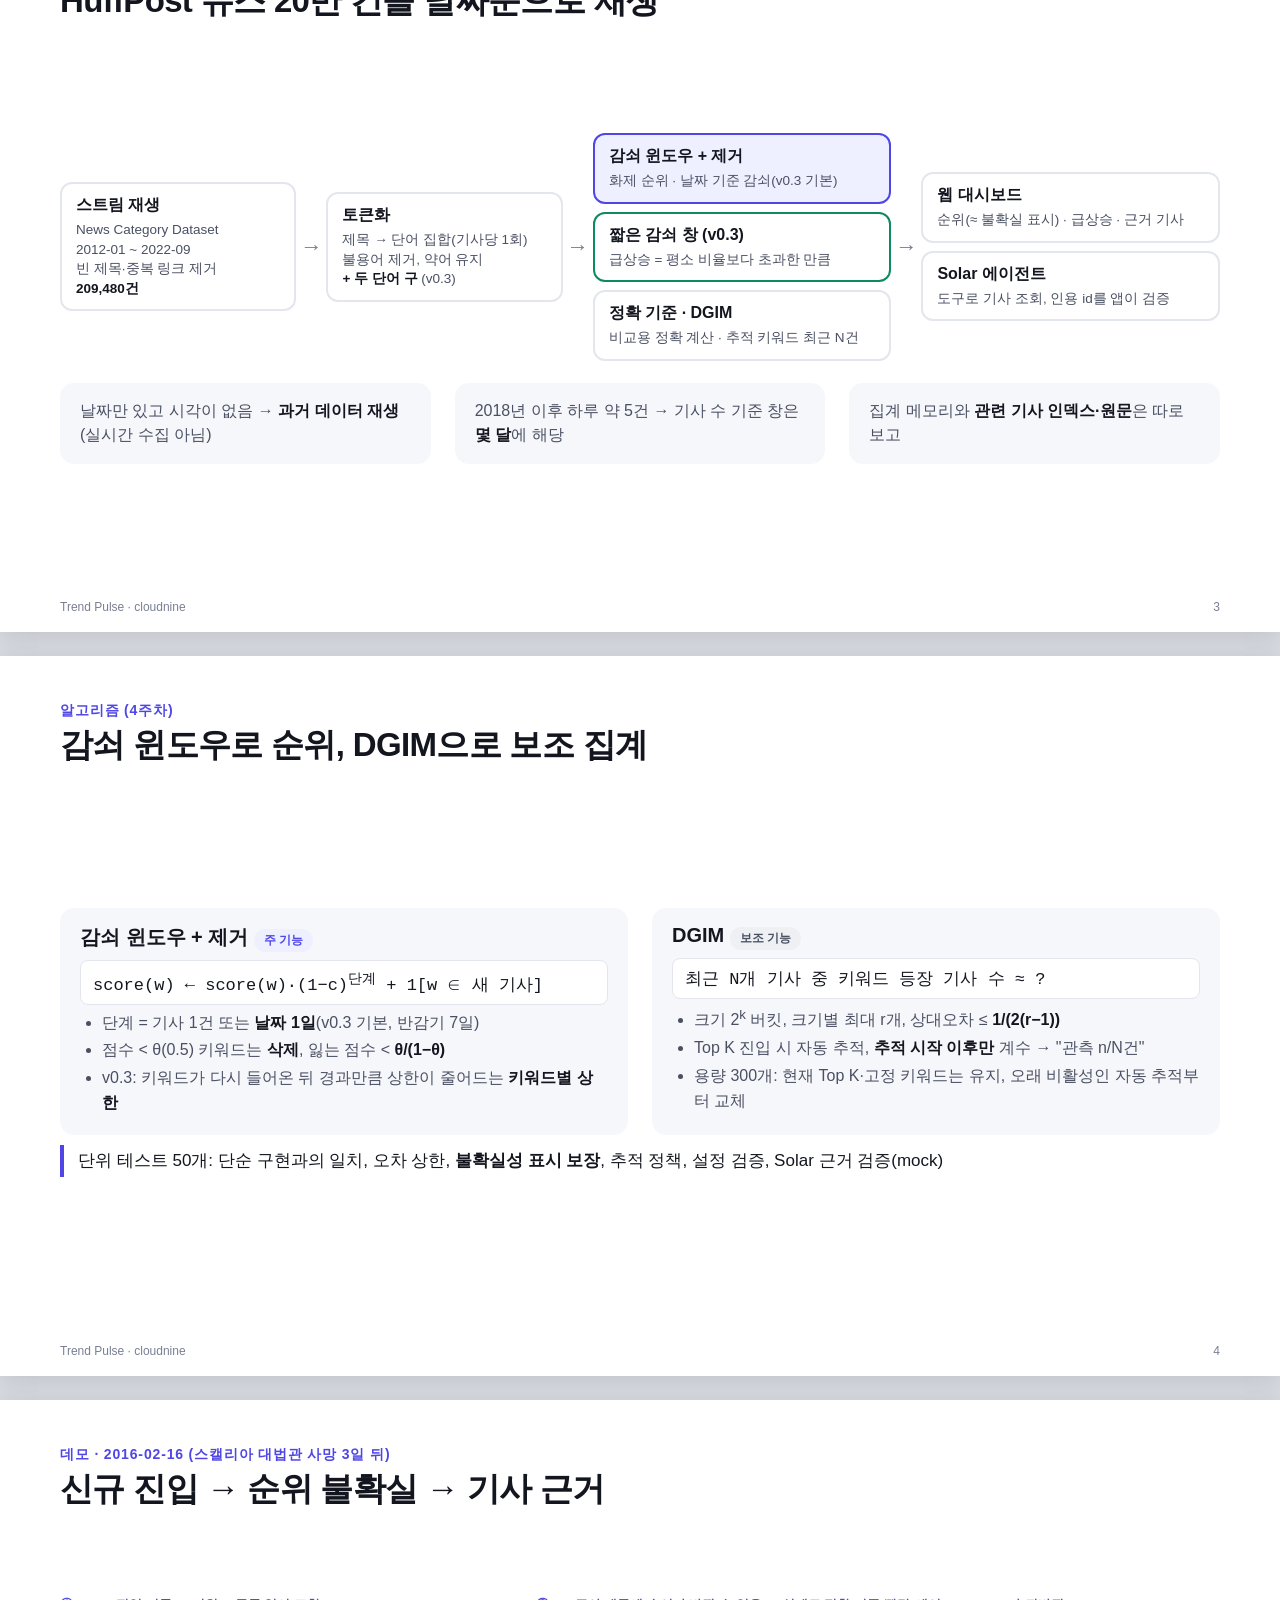
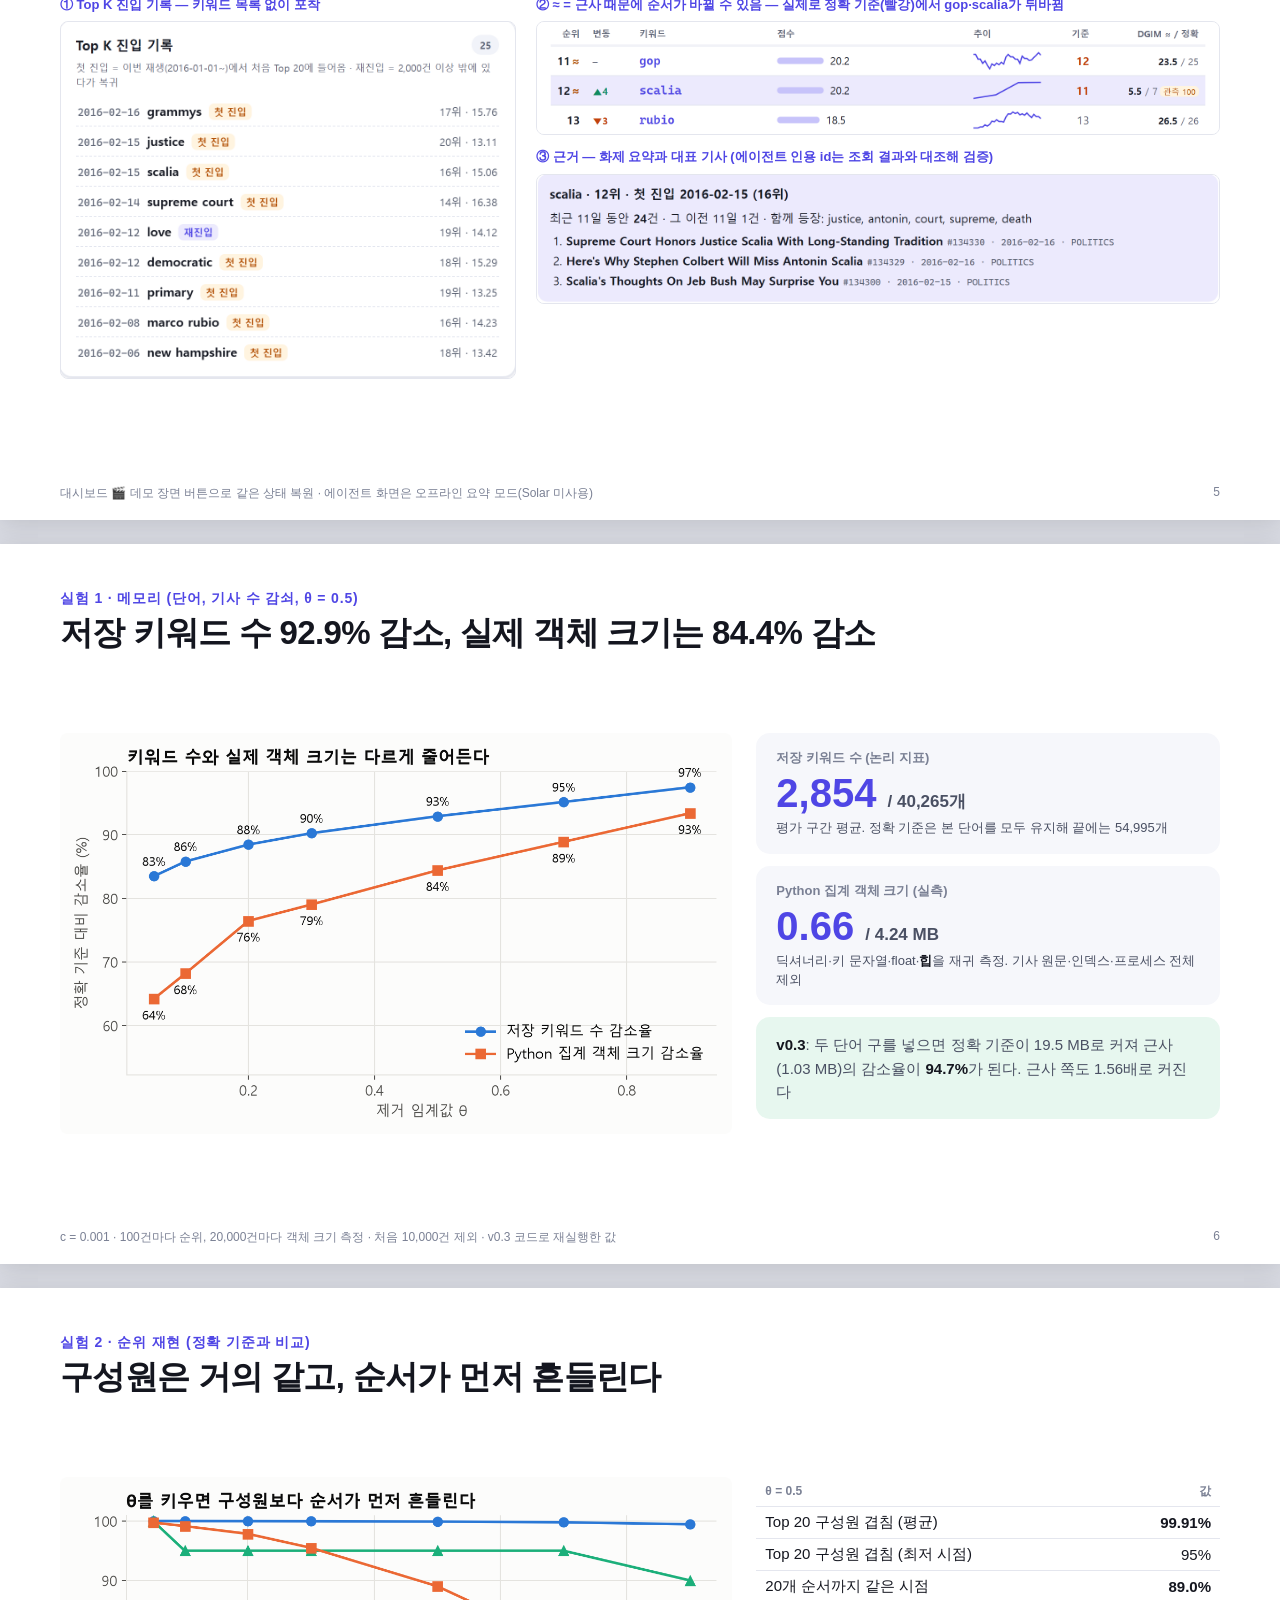
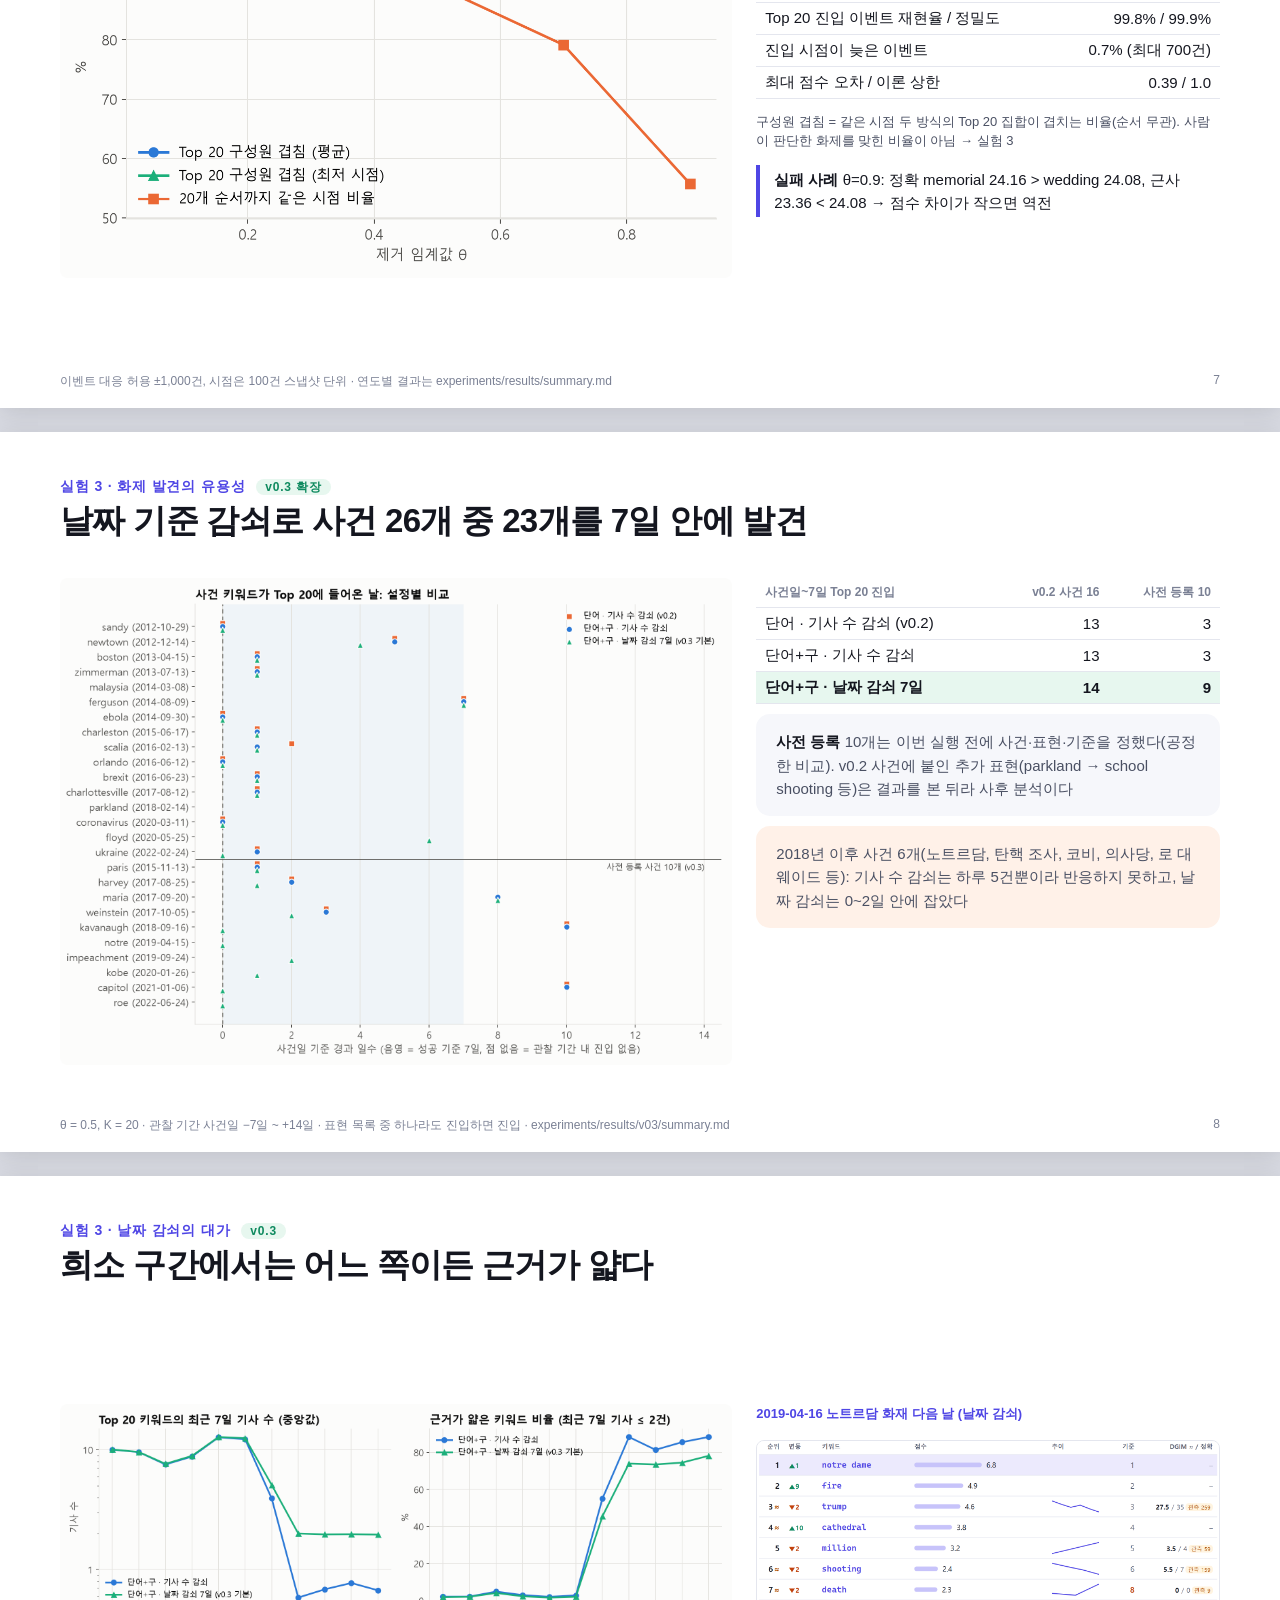
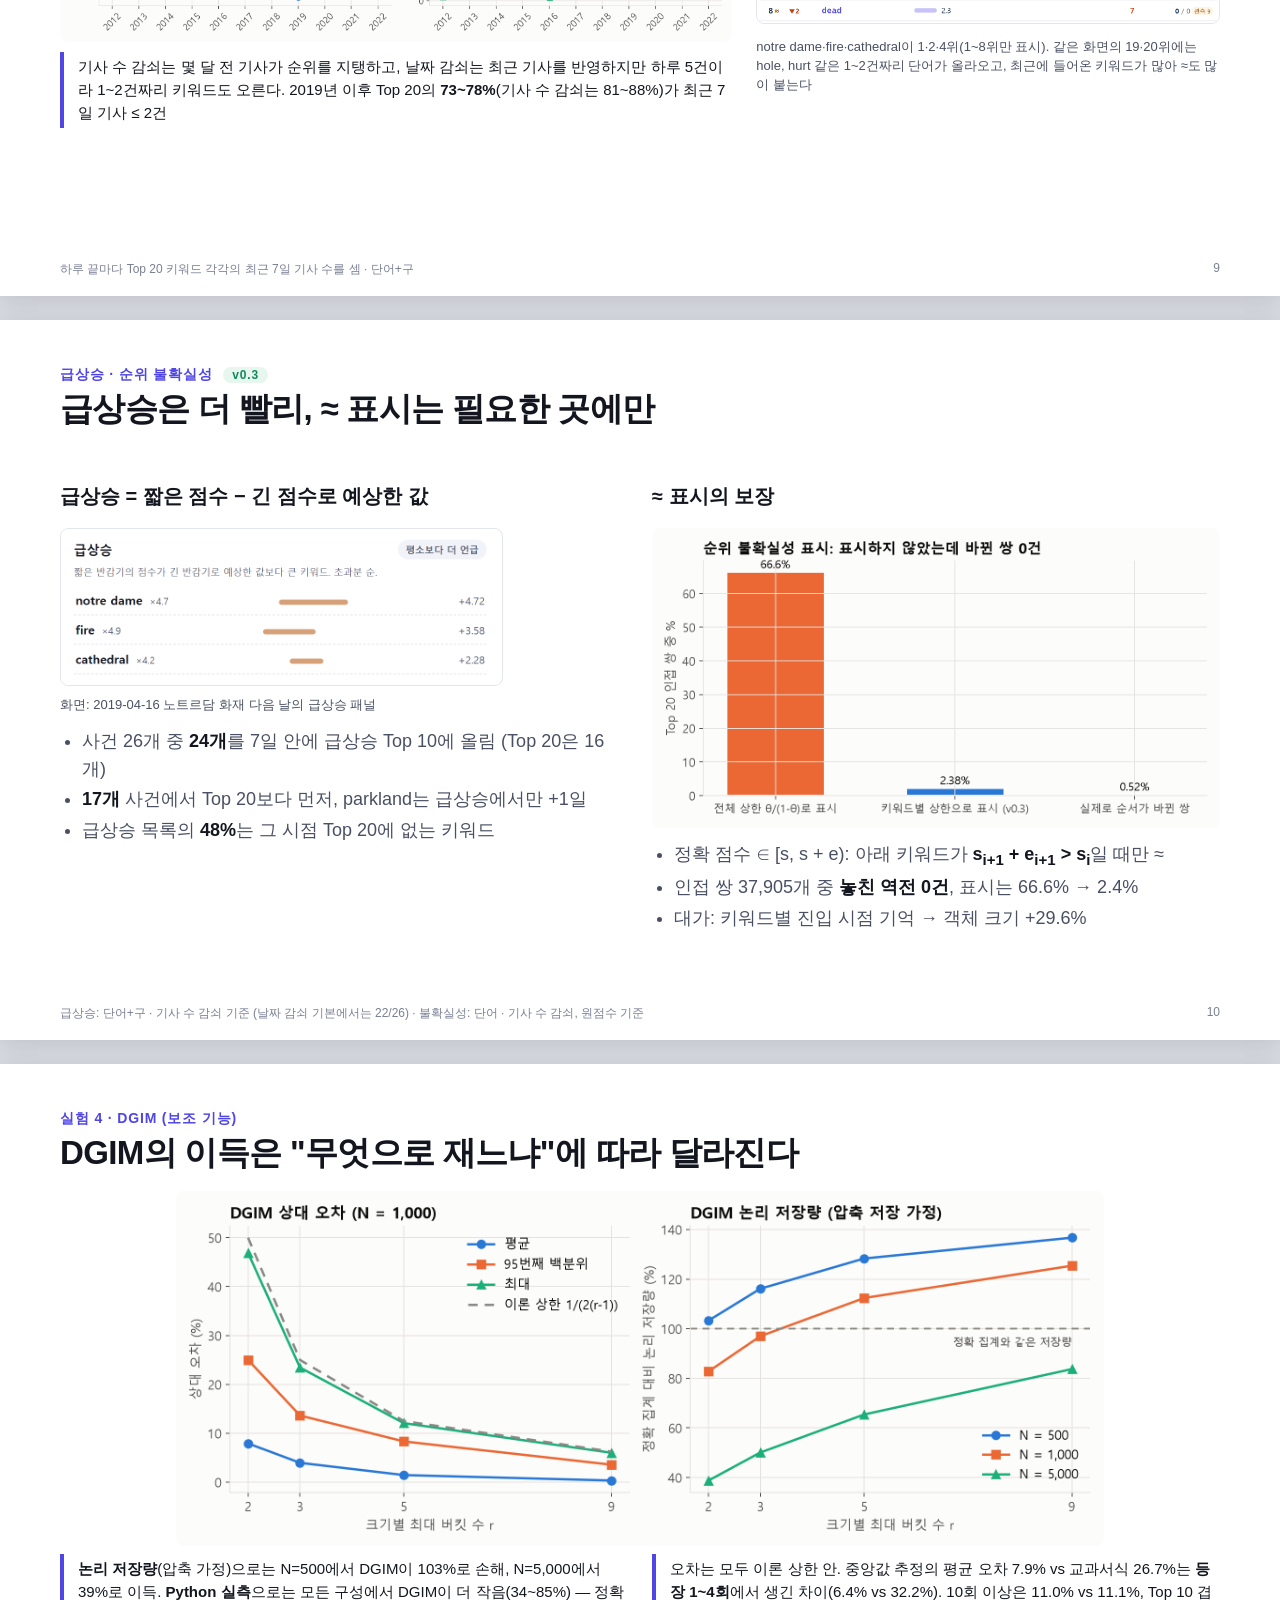
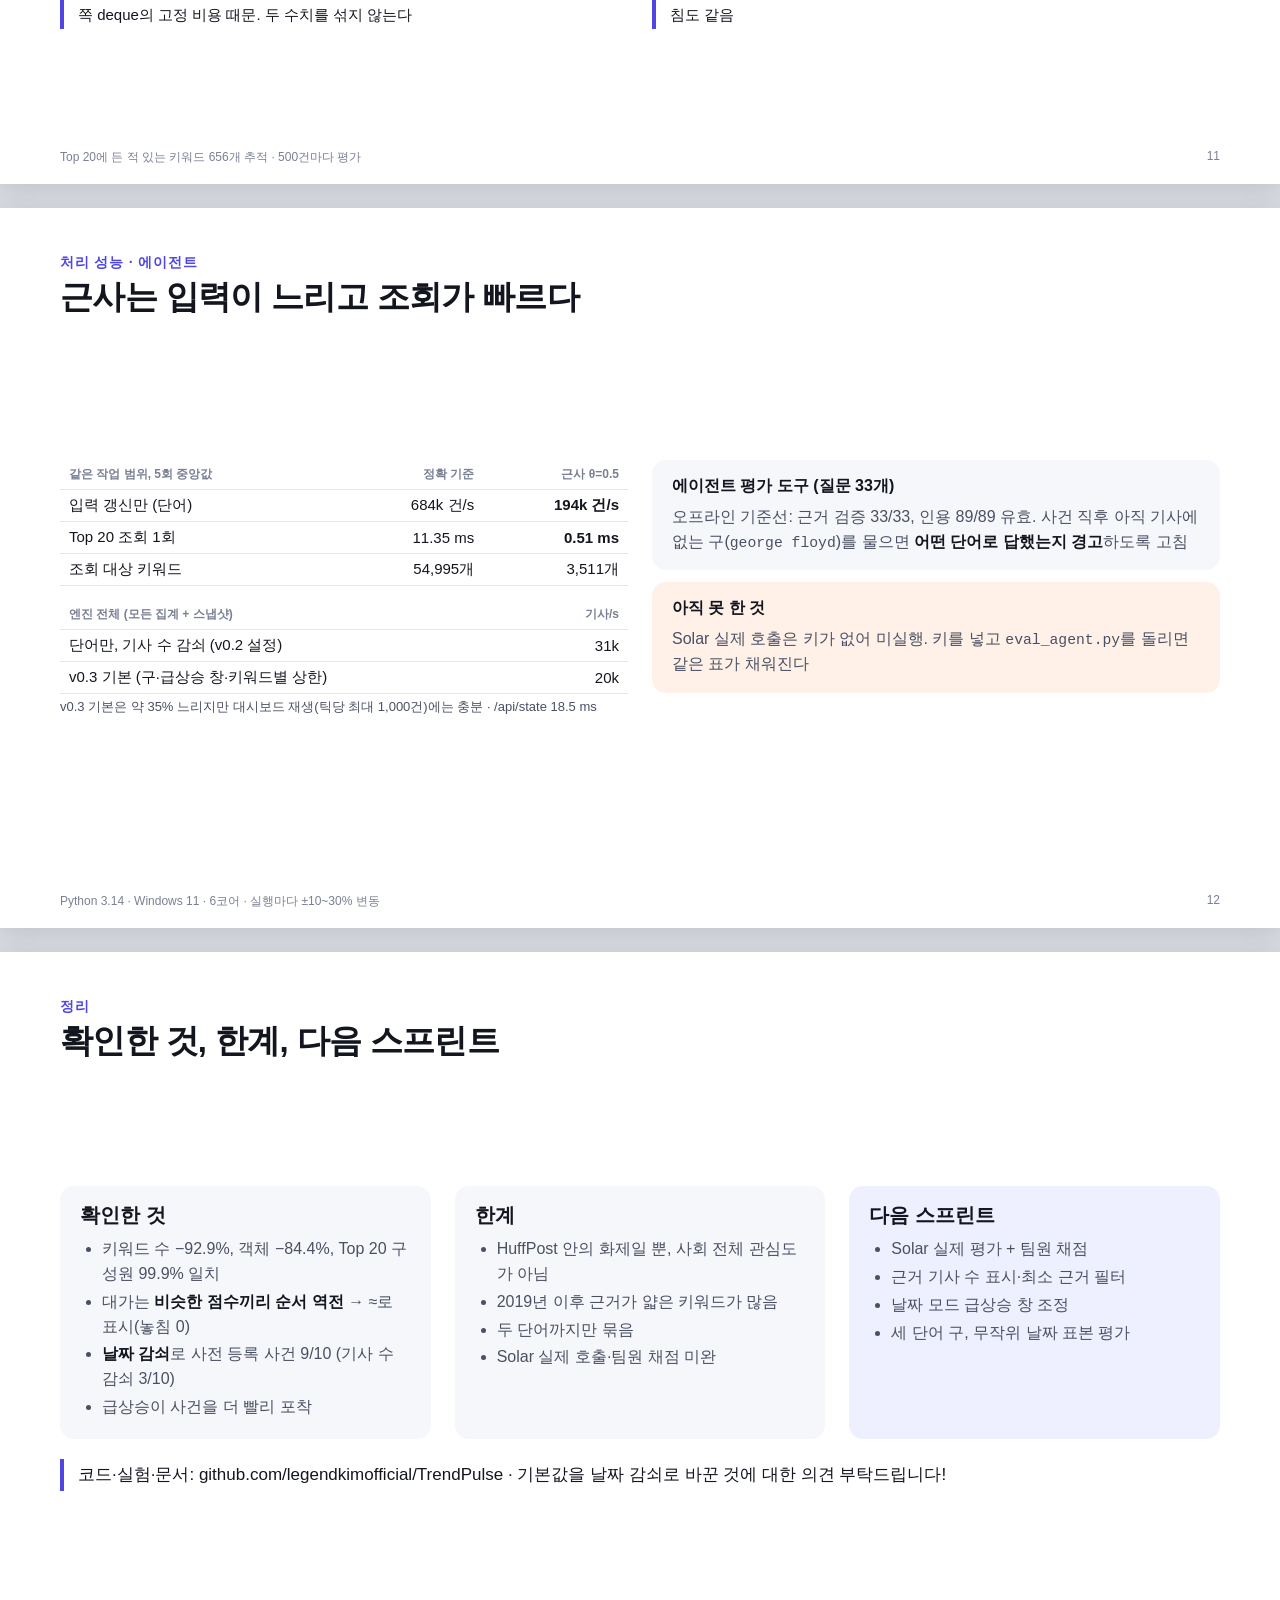
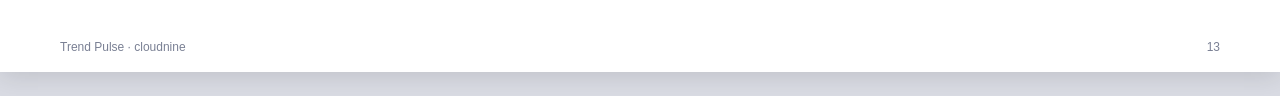
==== commit 550aa673: "Sprint 3: TrendPulse prototype v0.3 Add two-word phrases with phrase absorption, per-day decay (new " ====
--- a/docs/slides.html
+++ b/docs/slides.html
@@ -8,6 +8,7 @@
   :root {
     --ink: #14161f; --ink2: #4a5063; --muted: #7a8094; --line: #e4e6ee;
     --accent: #4f46e5; --accent-soft: #eef0ff; --warn: #c2410c; --warn-soft: #fff1e8;
+    --good: #0f8a5f; --good-soft: #e7f7ef;
     --bg: #ffffff; --panel: #f6f7fb;
   }
   * { box-sizing: border-box; }
@@ -19,6 +20,7 @@
   @media screen { .slide { margin: 24px auto; box-shadow: 0 4px 24px rgba(0,0,0,.12); } }
   .slide:last-child { break-after: auto; }
   .kicker { font-size: 14px; font-weight: 700; color: var(--accent); letter-spacing: .06em; margin-bottom: 4px; }
+  .kicker .new { background: var(--good-soft); color: var(--good); border-radius: 999px; padding: 1px 9px; margin-left: 6px; font-size: 12px; }
   h1 { font-size: 33px; margin: 0 0 18px; letter-spacing: -.02em; line-height: 1.25; }
   h2 { font-size: 20px; margin: 0 0 8px; }
   p, li { font-size: 18px; line-height: 1.55; color: var(--ink2); }
@@ -35,6 +37,7 @@
   .panel { background: var(--panel); border-radius: 14px; padding: 16px 20px; }
   .panel p, .panel li { font-size: 16px; }
   .panel.warn { background: var(--warn-soft); }
+  .panel.good { background: var(--good-soft); }
   .big { font-size: 40px; font-weight: 800; color: var(--accent); line-height: 1.1; font-variant-numeric: tabular-nums; }
   .big small { font-size: 17px; color: var(--ink2); font-weight: 600; }
   .label { font-size: 13px; color: var(--muted); font-weight: 700; margin-bottom: 4px; }
@@ -42,7 +45,6 @@
   .tag { display: inline-block; font-size: 12px; font-weight: 700; padding: 3px 10px; border-radius: 999px;
          background: var(--accent-soft); color: var(--accent); }
   .tag.gray { background: #eef0f4; color: var(--ink2); }
-  .tag.warn { background: var(--warn-soft); color: var(--warn); }
   img.fig { width: 100%; display: block; border-radius: 8px; }
   img.crop { width: 100%; display: block; border: 1px solid var(--line); border-radius: 8px; }
   .takeaway { border-left: 4px solid var(--accent); padding: 3px 0 3px 14px; margin-top: 10px; }
@@ -52,6 +54,7 @@
   th, td { padding: 6px 9px; border-bottom: 1px solid var(--line); text-align: right; }
   th { color: var(--muted); font-size: 12px; font-weight: 700; }
   th:first-child, td:first-child { text-align: left; }
+  tr.hl td { background: var(--good-soft); font-weight: 700; color: var(--ink); }
   .title { justify-content: center; background: linear-gradient(135deg, #ffffff 0%, #eef0ff 100%); }
   .title h1 { font-size: 60px; margin-bottom: 8px; }
   .title .sub { font-size: 25px; color: var(--ink2); margin: 0 0 30px; }
@@ -59,11 +62,12 @@
   .logo { width: 70px; height: 70px; margin-bottom: 20px; }
   .pulse { position: absolute; right: -40px; bottom: 70px; width: 640px; opacity: .14; }
   .flow { display: grid; grid-template-columns: 0.95fr 30px 0.95fr 30px 1.2fr 30px 1.2fr; align-items: center; }
-  .node { border: 2px solid var(--line); border-radius: 12px; padding: 12px 14px; background: #fff; }
+  .node { border: 2px solid var(--line); border-radius: 12px; padding: 11px 14px; background: #fff; }
   .node h3 { margin: 0 0 4px; font-size: 16px; }
   .node p { margin: 0; font-size: 13.5px; line-height: 1.45; }
   .node.main { border-color: var(--accent); background: var(--accent-soft); }
-  .stack { display: grid; gap: 9px; }
+  .node.new { border-color: var(--good); }
+  .stack { display: grid; gap: 8px; }
   .arrow { text-align: center; color: var(--muted); font-size: 22px; }
   .formula { font-family: Consolas, monospace; font-size: 17px; background: #fff; border: 1px solid var(--line);
              border-radius: 8px; padding: 8px 12px; margin: 6px 0; color: var(--ink); }
@@ -76,11 +80,11 @@
 <section class="slide title">
   <svg class="logo" viewBox="0 0 32 32"><rect width="32" height="32" rx="8" fill="#4f46e5"/><path d="M4 18h6l3-8 5 14 3-6h7" stroke="#fff" stroke-width="2.6" fill="none" stroke-linecap="round" stroke-linejoin="round"/></svg>
   <h1>Trend Pulse</h1>
-  <p class="sub">실시간 화제 키워드 — 프로토타입 v0.2 (리뷰 반영)</p>
+  <p class="sub">실시간 화제 키워드 — 프로토타입 v0.3</p>
   <div class="team">
     빅데이터개론 그룹 프로젝트 · Team <b>cloudnine</b><br>
     노상현 · 김현서 · 김태형 · 이현호<br>
-    2026-11 · 1차 스프린트
+    2026-11 · 스프린트 3 (두 단어 묶기 · 날짜 감쇠 · 급상승 · 순위 불확실성)
   </div>
   <svg class="pulse" viewBox="0 0 640 160"><path d="M0 90h170l40-70 60 130 40-80 30 20h300" stroke="#4f46e5" stroke-width="10" fill="none" stroke-linecap="round" stroke-linejoin="round"/></svg>
 </section>
@@ -103,7 +107,7 @@
       <div class="panel" style="background:var(--accent-soft)">
         <span class="tag">팀 논의 후 (현재)</span>
         <ul style="margin-top:8px">
-          <li><b>키워드 목록 없이</b> 제목의 모든 단어 추적</li>
+          <li><b>키워드 목록 없이</b> 제목의 단어·두 단어 구 추적</li>
           <li><b>감쇠 윈도우 중심</b> + 낮은 점수 제거</li>
           <li>DGIM은 보조: 선택한 키워드의 최근 N건 등장 수</li>
         </ul>
@@ -123,24 +127,24 @@
   <h1>HuffPost 뉴스 20만 건을 날짜순으로 재생</h1>
   <div class="center">
     <div class="flow">
-      <div class="node"><h3>스트림 재생</h3><p>News Category Dataset<br>2012-01 ~ 2022-09<br>빈 제목 6·중복 링크 41 제거<br><b>209,480건</b></p></div>
+      <div class="node"><h3>스트림 재생</h3><p>News Category Dataset<br>2012-01 ~ 2022-09<br>빈 제목·중복 링크 제거<br><b>209,480건</b></p></div>
       <div class="arrow">→</div>
-      <div class="node"><h3>토큰화</h3><p>제목 → 단어 집합(기사당 1회)<br>불용어·상투어 제거<br>약어 유지: AI, UK, EU, U.S.</p></div>
+      <div class="node"><h3>토큰화</h3><p>제목 → 단어 집합(기사당 1회)<br>불용어 제거, 약어 유지<br><b>+ 두 단어 구</b> (v0.3)</p></div>
       <div class="arrow">→</div>
       <div class="stack">
-        <div class="node main"><h3>감쇠 윈도우 + 제거</h3><p>화제 순위 · Top K 진입 (주 기능)</p></div>
-        <div class="node"><h3>정확 기준 방식</h3><p>모든 키워드 유지 (비교용)</p></div>
-        <div class="node"><h3>DGIM ↔ 정확 구간 집계</h3><p>추적 키워드의 최근 N건 등장 수</p></div>
+        <div class="node main"><h3>감쇠 윈도우 + 제거</h3><p>화제 순위 · 날짜 기준 감쇠(v0.3 기본)</p></div>
+        <div class="node new"><h3>짧은 감쇠 창 (v0.3)</h3><p>급상승 = 평소 비율보다 초과한 만큼</p></div>
+        <div class="node"><h3>정확 기준 · DGIM</h3><p>비교용 정확 계산 · 추적 키워드 최근 N건</p></div>
       </div>
       <div class="arrow">→</div>
       <div class="stack">
-        <div class="node"><h3>웹 대시보드</h3><p>화제 요약 → 근거 기사 → 비교·상세</p></div>
+        <div class="node"><h3>웹 대시보드</h3><p>순위(≈ 불확실 표시) · 급상승 · 근거 기사</p></div>
         <div class="node"><h3>Solar 에이전트</h3><p>도구로 기사 조회, 인용 id를 앱이 검증</p></div>
       </div>
     </div>
     <div class="cols three" style="margin-top:22px">
       <div class="panel"><p style="margin:0">날짜만 있고 시각이 없음 → <b>과거 데이터 재생</b>(실시간 수집 아님)</p></div>
-      <div class="panel"><p style="margin:0">2018년 이후 하루 약 5건 → 같은 1,000건이 <b>몇 달</b></p></div>
+      <div class="panel"><p style="margin:0">2018년 이후 하루 약 5건 → 기사 수 기준 창은 <b>몇 달</b>에 해당</p></div>
       <div class="panel"><p style="margin:0">집계 메모리와 <b>관련 기사 인덱스·원문</b>은 따로 보고</p></div>
     </div>
   </div>
@@ -155,11 +159,11 @@
     <div class="cols">
       <div class="panel">
         <h2>감쇠 윈도우 + 제거 <span class="tag">주 기능</span></h2>
-        <div class="formula">score(w) ← score(w)·(1−c) + 1[w ∈ 새 기사]</div>
-        <ul>
-          <li>c = 0.001: 영향이 <b>693건마다 절반</b>(반감기). 경계 있는 창이 아니며 최근 1,000건이 가중치의 63%</li>
+        <div class="formula">score(w) ← score(w)·(1−c)<sup>단계</sup> + 1[w ∈ 새 기사]</div>
+        <ul>
+          <li>단계 = 기사 1건 또는 <b>날짜 1일</b>(v0.3 기본, 반감기 7일)</li>
           <li>점수 &lt; θ(0.5) 키워드는 <b>삭제</b>, 잃는 점수 &lt; <b>θ/(1−θ)</b></li>
-          <li>전체 감쇠는 전역 계수 하나로 O(1). 기사당 비용은 토큰 수만큼의 갱신 + 힙 관리</li>
+          <li>v0.3: 키워드가 다시 들어온 뒤 경과만큼 상한이 줄어드는 <b>키워드별 상한</b></li>
         </ul>
       </div>
       <div class="panel">
@@ -167,12 +171,12 @@
         <div class="formula">최근 N개 기사 중 키워드 등장 기사 수 ≈ ?</div>
         <ul>
           <li>크기 2<sup>k</sup> 버킷, 크기별 최대 r개, 상대오차 ≤ <b>1/(2(r−1))</b></li>
-          <li>Top K 진입 시 자동 추적, <b>추적 시작 이후만</b> 계수 → 화면에 "관측 n/N건"</li>
-          <li>용량 300개: 현재 Top K·사용자 고정은 유지, 오래 비활성인 자동 추적부터 교체</li>
-        </ul>
-      </div>
-    </div>
-    <div class="takeaway"><p>단위 테스트 33개: 단순 구현과의 일치, 오차 상한, 추적 용량 정책, 잘못된 설정 거부, Solar 근거 검증(mock)</p></div>
+          <li>Top K 진입 시 자동 추적, <b>추적 시작 이후만</b> 계수 → "관측 n/N건"</li>
+          <li>용량 300개: 현재 Top K·고정 키워드는 유지, 오래 비활성인 자동 추적부터 교체</li>
+        </ul>
+      </div>
+    </div>
+    <div class="takeaway"><p>단위 테스트 50개: 단순 구현과의 일치, 오차 상한, <b>불확실성 표시 보장</b>, 추적 정책, 설정 검증, Solar 근거 검증(mock)</p></div>
   </div>
   <div class="foot"><span>Trend Pulse · cloudnine</span><span>4</span></div>
 </section>
@@ -180,20 +184,20 @@
 <!-- 5 -->
 <section class="slide">
   <div class="kicker">데모 · 2016-02-16 (스캘리아 대법관 사망 3일 뒤)</div>
-  <h1 style="margin-bottom:12px">신규 진입 → 순위 역전 → 기사 근거</h1>
-  <div class="cols" style="grid-template-columns:0.82fr 1.18fr;gap:20px;flex:1;min-height:0">
+  <h1 style="margin-bottom:12px">신규 진입 → 순위 불확실 → 기사 근거</h1>
+  <div class="cols" style="grid-template-columns:0.8fr 1.2fr;gap:20px;flex:1;min-height:0">
     <div>
       <p class="cap">① Top K 진입 기록 — 키워드 목록 없이 포착</p>
-      <img class="crop" src="img/crop_entries.png" alt="Top K 진입 기록">
+      <img class="crop" src="img/v03_demo_entries.png" alt="Top K 진입 기록">
     </div>
     <div style="display:grid;gap:12px;align-content:start">
       <div>
-        <p class="cap">② 메모리를 아낀 대가 — 정확 기준(빨강)과 scalia·rubio 순서가 바뀜, DGIM은 "관측 50"</p>
-        <img class="crop" src="img/crop_rankswap.png" alt="순위 역전">
+        <p class="cap">② ≈ = 근사 때문에 순서가 바뀔 수 있음 — 실제로 정확 기준(빨강)에서 gop·scalia가 뒤바뀜</p>
+        <img class="crop" src="img/v03_demo_rank.png" alt="순위 불확실 표시">
       </div>
       <div>
         <p class="cap">③ 근거 — 화제 요약과 대표 기사 (에이전트 인용 id는 조회 결과와 대조해 검증)</p>
-        <img class="crop" src="img/crop_evidence.png" alt="근거 기사">
+        <img class="crop" src="img/v03_demo_evidence.png" alt="근거 기사">
       </div>
     </div>
   </div>
@@ -202,19 +206,19 @@
 
 <!-- 6 -->
 <section class="slide">
-  <div class="kicker">실험 1 · 메모리 (θ = 0.5, 전체 209,480건)</div>
-  <h1>저장 키워드 수 92.9% 감소, 실제 객체 크기는 84.2% 감소</h1>
+  <div class="kicker">실험 1 · 메모리 (단어, 기사 수 감쇠, θ = 0.5)</div>
+  <h1>저장 키워드 수 92.9% 감소, 실제 객체 크기는 84.4% 감소</h1>
   <div class="cols wl" style="flex:1;min-height:0">
     <div><img class="fig" src="img/f2_memory_logical_vs_python.png" alt="키워드 수 vs 객체 크기"></div>
     <div style="display:grid;gap:12px;align-content:start">
       <div class="panel"><div class="label">저장 키워드 수 (논리 지표)</div><div class="big">2,854 <small>/ 40,265개</small></div>
         <div class="def">평가 구간 평균. 정확 기준은 본 단어를 모두 유지해 끝에는 54,995개</div></div>
-      <div class="panel"><div class="label">Python 집계 객체 크기 (실측)</div><div class="big">0.68 <small>/ 4.31 MB</small></div>
+      <div class="panel"><div class="label">Python 집계 객체 크기 (실측)</div><div class="big">0.66 <small>/ 4.24 MB</small></div>
         <div class="def">딕셔너리·키 문자열·float·<b>힙</b>을 재귀 측정. 기사 원문·인덱스·프로세스 전체 제외</div></div>
-      <div class="panel warn"><p style="margin:0;font-size:15px"><b>리뷰에서 발견</b>: 제거용 힙의 오래된 항목 때문에 v0.1(정리 기준 4배)에서는 θ=0.05일 때 객체가 정확 기준보다 컸다 → 1.2배로 바꿔 메모리·속도 모두 개선</p></div>
-    </div>
-  </div>
-  <div class="foot"><span>c = 0.001 · 100건마다 순위, 20,000건마다 객체 크기 측정 · 처음 10,000건 제외</span><span>6</span></div>
+      <div class="panel good"><p style="margin:0;font-size:15px"><b>v0.3</b>: 두 단어 구를 넣으면 정확 기준이 19.5 MB로 커져 근사(1.03 MB)의 감소율이 <b>94.7%</b>가 된다. 근사 쪽도 1.56배로 커진다</p></div>
+    </div>
+  </div>
+  <div class="foot"><span>c = 0.001 · 100건마다 순위, 20,000건마다 객체 크기 측정 · 처음 10,000건 제외 · v0.3 코드로 재실행한 값</span><span>6</span></div>
 </section>
 
 <!-- 7 -->
@@ -226,11 +230,11 @@
     <div style="display:grid;gap:10px;align-content:start">
       <table>
         <tr><th>θ = 0.5</th><th>값</th></tr>
-        <tr><td>Top 20 구성원 겹침 (평균)</td><td><b>99.90%</b></td></tr>
+        <tr><td>Top 20 구성원 겹침 (평균)</td><td><b>99.91%</b></td></tr>
         <tr><td>Top 20 구성원 겹침 (최저 시점)</td><td>95%</td></tr>
-        <tr><td>20개 순서까지 같은 시점</td><td><b>89.3%</b></td></tr>
+        <tr><td>20개 순서까지 같은 시점</td><td><b>89.0%</b></td></tr>
         <tr><td>Top 20 진입 이벤트 재현율 / 정밀도</td><td>99.8% / 99.9%</td></tr>
-        <tr><td>진입 시점이 늦은 이벤트</td><td>0.8% (최대 700건)</td></tr>
+        <tr><td>진입 시점이 늦은 이벤트</td><td>0.7% (최대 700건)</td></tr>
         <tr><td>최대 점수 오차 / 이론 상한</td><td>0.39 / 1.0</td></tr>
       </table>
       <div class="def">구성원 겹침 = 같은 시점 두 방식의 Top 20 집합이 겹치는 비율(순서 무관). 사람이 판단한 화제를 맞힌 비율이 아님 → 실험 3</div>
@@ -242,65 +246,112 @@
 
 <!-- 8 -->
 <section class="slide">
-  <div class="kicker">실험 3 · 화제 발견의 유용성</div>
-  <h1>실제 사건 16개 중 13개를 7일 안에 Top 20으로 발견</h1>
+  <div class="kicker">실험 3 · 화제 발견의 유용성 <span class="new">v0.3 확장</span></div>
+  <h1>날짜 기준 감쇠로 사건 26개 중 23개를 7일 안에 발견</h1>
   <div class="cols wl" style="flex:1;min-height:0">
-    <div><img class="fig" src="img/f7_case_studies.png" alt="사례 평가"></div>
-    <div style="display:grid;gap:10px;align-content:start">
-      <div class="panel"><p style="margin:0;font-size:15px">사건·키워드·성공 기준(사건일~7일 안 Top 20 진입)을 <b>결과를 보기 전에</b> 정함. 진입 시점은 <b>기사 한 건 단위</b>로 비교: 13건 중 12건은 근사와 정확이 같은 기사에서 진입(우크라이나만 2건 늦음)</p></div>
-      <div class="panel warn"><h2 style="font-size:16px">실패 3건의 원인</h2>
-        <ul>
-          <li><b>malaysia</b>: 데이터에 MH370 보도가 거의 없음(2주간 1건)</li>
-          <li><b>parkland</b>: 기사가 "florida·shooting"으로 부름 → 두 단어는 다음 날 진입 (표현 문제)</li>
-          <li><b>floyd</b>: 2020년 하루 6건 → 1,000건이 약 6개월 (기사 수 기준 감쇠의 한계)</li>
-        </ul></div>
-      <div class="def">표현·근거 적절성은 팀원이 casestudies.md 양식에 직접 평가할 예정</div>
-    </div>
-  </div>
-  <div class="foot"><span>c = 0.001, θ = 0.5, K = 20 · 관찰 기간 사건일 −7일 ~ +14일</span><span>8</span></div>
+    <div><img class="fig" src="img/f9_case_configs.png" alt="설정별 사례 평가"></div>
+    <div style="display:grid;gap:10px;align-content:start">
+      <table>
+        <tr><th>사건일~7일 Top 20 진입</th><th>v0.2 사건 16</th><th>사전 등록 10</th></tr>
+        <tr><td>단어 · 기사 수 감쇠 (v0.2)</td><td>13</td><td>3</td></tr>
+        <tr><td>단어+구 · 기사 수 감쇠</td><td>13</td><td>3</td></tr>
+        <tr class="hl"><td>단어+구 · 날짜 감쇠 7일</td><td>14</td><td>9</td></tr>
+      </table>
+      <div class="panel"><p style="margin:0;font-size:15px"><b>사전 등록</b> 10개는 이번 실행 전에 사건·표현·기준을 정했다(공정한 비교). v0.2 사건에 붙인 추가 표현(parkland → school shooting 등)은 결과를 본 뒤라 사후 분석이다</p></div>
+      <div class="panel warn"><p style="margin:0;font-size:15px">2018년 이후 사건 6개(노트르담, 탄핵 조사, 코비, 의사당, 로 대 웨이드 등): 기사 수 감쇠는 하루 5건뿐이라 반응하지 못하고, 날짜 감쇠는 0~2일 안에 잡았다</p></div>
+    </div>
+  </div>
+  <div class="foot"><span>θ = 0.5, K = 20 · 관찰 기간 사건일 −7일 ~ +14일 · 표현 목록 중 하나라도 진입하면 진입 · experiments/results/v03/summary.md</span><span>8</span></div>
 </section>
 
 <!-- 9 -->
+<section class="slide">
+  <div class="kicker">실험 3 · 날짜 감쇠의 대가 <span class="new">v0.3</span></div>
+  <h1>희소 구간에서는 어느 쪽이든 근거가 얇다</h1>
+  <div class="cols wl" style="flex:1;min-height:0">
+    <div>
+      <img class="fig" src="img/f10_day_vs_article.png" alt="날짜 감쇠 vs 기사 수 감쇠">
+      <div class="takeaway"><p style="font-size:15px">기사 수 감쇠는 몇 달 전 기사가 순위를 지탱하고, 날짜 감쇠는 최근 기사를 반영하지만 하루 5건이라 1~2건짜리 키워드도 오른다. 2019년 이후 Top 20의 <b>73~78%</b>(기사 수 감쇠는 81~88%)가 최근 7일 기사 ≤ 2건</p></div>
+    </div>
+    <div style="display:grid;gap:10px;align-content:start">
+      <p class="cap">2019-04-16 노트르담 화재 다음 날 (날짜 감쇠)</p>
+      <img class="crop" src="img/v03_sparse_rank.png" alt="2019 희소 구간 순위">
+      <div class="def">notre dame·fire·cathedral이 1·2·4위(1~8위만 표시). 같은 화면의 19·20위에는 hole, hurt 같은 1~2건짜리 단어가 올라오고, 최근에 들어온 키워드가 많아 ≈도 많이 붙는다</div>
+    </div>
+  </div>
+  <div class="foot"><span>하루 끝마다 Top 20 키워드 각각의 최근 7일 기사 수를 셈 · 단어+구</span><span>9</span></div>
+</section>
+
+<!-- 10 -->
+<section class="slide">
+  <div class="kicker">급상승 · 순위 불확실성 <span class="new">v0.3</span></div>
+  <h1>급상승은 더 빨리, ≈ 표시는 필요한 곳에만</h1>
+  <div class="cols" style="flex:1;min-height:0;grid-template-columns:1fr 1fr">
+    <div style="display:grid;gap:10px;align-content:start">
+      <h2>급상승 = 짧은 점수 − 긴 점수로 예상한 값</h2>
+      <img class="crop" src="img/v03_sparse_burst.png" alt="급상승 패널" style="width:78%">
+      <p class="def" style="margin:0">화면: 2019-04-16 노트르담 화재 다음 날의 급상승 패널</p>
+      <ul>
+        <li>사건 26개 중 <b>24개</b>를 7일 안에 급상승 Top 10에 올림 (Top 20은 16개)</li>
+        <li><b>17개</b> 사건에서 Top 20보다 먼저, parkland는 급상승에서만 +1일</li>
+        <li>급상승 목록의 <b>48%</b>는 그 시점 Top 20에 없는 키워드</li>
+      </ul>
+    </div>
+    <div style="display:grid;gap:10px;align-content:start">
+      <h2>≈ 표시의 보장</h2>
+      <img class="fig" src="img/f12_uncertainty.png" alt="불확실성 표시">
+      <ul>
+        <li>정확 점수 ∈ [s, s + e): 아래 키워드가 <b>s<sub>i+1</sub> + e<sub>i+1</sub> &gt; s<sub>i</sub></b>일 때만 ≈</li>
+        <li>인접 쌍 37,905개 중 <b>놓친 역전 0건</b>, 표시는 66.6% → 2.4%</li>
+        <li>대가: 키워드별 진입 시점 기억 → 객체 크기 +29.6%</li>
+      </ul>
+    </div>
+  </div>
+  <div class="foot"><span>급상승: 단어+구 · 기사 수 감쇠 기준 (날짜 감쇠 기본에서는 22/26) · 불확실성: 단어 · 기사 수 감쇠, 원점수 기준</span><span>10</span></div>
+</section>
+
+<!-- 11 -->
 <section class="slide">
   <div class="kicker">실험 4 · DGIM (보조 기능)</div>
   <h1>DGIM의 이득은 "무엇으로 재느냐"에 따라 달라진다</h1>
-  <img class="fig" src="img/f6_dgim_error_memory.png" alt="DGIM 오차와 논리 저장량" style="width:82%;margin:0 auto">
+  <img class="fig" src="img/f6_dgim_error_memory.png" alt="DGIM 오차와 논리 저장량" style="width:80%;margin:0 auto">
   <div class="cols" style="margin-top:8px">
     <div class="takeaway" style="margin-top:0"><p style="font-size:15px"><b>논리 저장량</b>(압축 가정)으로는 N=500에서 DGIM이 103%로 손해, N=5,000에서 39%로 이득. <b>Python 실측</b>으로는 모든 구성에서 DGIM이 더 작음(34~85%) — 정확 쪽 deque의 고정 비용 때문. 두 수치를 섞지 않는다</p></div>
     <div class="takeaway" style="margin-top:0"><p style="font-size:15px">오차는 모두 이론 상한 안. 중앙값 추정의 평균 오차 7.9% vs 교과서식 26.7%는 <b>등장 1~4회</b>에서 생긴 차이(6.4% vs 32.2%). 10회 이상은 11.0% vs 11.1%, Top 10 겹침도 같음</p></div>
   </div>
-  <div class="foot"><span>Top 20에 든 적 있는 키워드 656개 추적 · 500건마다 평가</span><span>9</span></div>
-</section>
-
-<!-- 10 -->
-<section class="slide">
-  <div class="kicker">처리 성능 · 민감도</div>
+  <div class="foot"><span>Top 20에 든 적 있는 키워드 656개 추적 · 500건마다 평가</span><span>11</span></div>
+</section>
+
+<!-- 12 -->
+<section class="slide">
+  <div class="kicker">처리 성능 · 에이전트</div>
   <h1>근사는 입력이 느리고 조회가 빠르다</h1>
   <div class="center">
     <div class="cols">
       <div>
         <table>
           <tr><th>같은 작업 범위, 5회 중앙값</th><th>정확 기준</th><th>근사 θ=0.5</th></tr>
-          <tr><td>입력 갱신만</td><td>561k 건/s</td><td><b>143k 건/s</b></td></tr>
-          <tr><td>Top 20 조회 1회</td><td>9.07 ms</td><td><b>0.38 ms</b></td></tr>
+          <tr><td>입력 갱신만 (단어)</td><td>684k 건/s</td><td><b>194k 건/s</b></td></tr>
+          <tr><td>Top 20 조회 1회</td><td>11.35 ms</td><td><b>0.51 ms</b></td></tr>
           <tr><td>조회 대상 키워드</td><td>54,995개</td><td>3,511개</td></tr>
         </table>
         <table style="margin-top:14px">
-          <tr><th>N = 1,000, r = 2</th><th>정확 구간</th><th>DGIM</th></tr>
-          <tr><td>입력 갱신만</td><td>882k 건/s</td><td>412k 건/s</td></tr>
+          <tr><th>엔진 전체 (모든 집계 + 스냅샷)</th><th>기사/s</th></tr>
+          <tr><td>단어만, 기사 수 감쇠 (v0.2 설정)</td><td>31k</td></tr>
+          <tr><td>v0.3 기본 (구·급상승 창·키워드별 상한)</td><td>20k</td></tr>
         </table>
-        <p class="def">엔진 전체 42k 건/s · API 응답 /api/state 6.4 ms. v0.1의 "속도 비교"는 작업 범위가 달라 철회하고 다시 쟀다</p>
+        <p class="def">v0.3 기본은 약 35% 느리지만 대시보드 재생(틱당 최대 1,000건)에는 충분 · /api/state 18.5 ms</p>
       </div>
       <div style="display:grid;gap:12px;align-content:start">
-        <div class="panel"><h2 style="font-size:16px">왜 입력이 느린가</h2><p style="margin:0">근사는 갱신마다 제거용 힙에 넣고 빼는 작업이 추가된다. 대신 저장 키워드가 적어 순위 조회가 24배 빠르다</p></div>
-        <div class="panel"><h2 style="font-size:16px">하루 안 기사 순서의 영향</h2><p style="margin:0">같은 날짜 안 순서를 3번 섞어도 하루 끝 Top 20 겹침 99.3%, 첫 진입일 동일 약 91% (차이 p95 = 1일)</p></div>
-      </div>
-    </div>
-  </div>
-  <div class="foot"><span>Python 3.14 · Windows 11 · 6코어 · 실행마다 ±10~30% 변동</span><span>10</span></div>
-</section>
-
-<!-- 11 -->
+        <div class="panel"><h2 style="font-size:16px">에이전트 평가 도구 (질문 33개)</h2><p style="margin:0">오프라인 기준선: 근거 검증 33/33, 인용 89/89 유효. 사건 직후 아직 기사에 없는 구(<code>george floyd</code>)를 물으면 <b>어떤 단어로 답했는지 경고</b>하도록 고침</p></div>
+        <div class="panel warn"><h2 style="font-size:16px">아직 못 한 것</h2><p style="margin:0">Solar 실제 호출은 키가 없어 미실행. 키를 넣고 <code>eval_agent.py</code>를 돌리면 같은 표가 채워진다</p></div>
+      </div>
+    </div>
+  </div>
+  <div class="foot"><span>Python 3.14 · Windows 11 · 6코어 · 실행마다 ±10~30% 변동</span><span>12</span></div>
+</section>
+
+<!-- 13 -->
 <section class="slide">
   <div class="kicker">정리</div>
   <h1>확인한 것, 한계, 다음 스프린트</h1>
@@ -309,34 +360,34 @@
       <div class="panel">
         <h2>확인한 것</h2>
         <ul>
-          <li>키워드 목록 없이 사건 13/16 발견</li>
-          <li>키워드 수 −92.9%, 객체 크기 −84.2%</li>
-          <li>Top 20 구성원 99.9% 일치, 대가는 <b>비슷한 점수끼리 순서 역전</b></li>
-          <li>DGIM 이득은 측정 기준·창 크기에 따라 다름</li>
+          <li>키워드 수 −92.9%, 객체 −84.4%, Top 20 구성원 99.9% 일치</li>
+          <li>대가는 <b>비슷한 점수끼리 순서 역전</b> → ≈로 표시(놓침 0)</li>
+          <li><b>날짜 감쇠</b>로 사전 등록 사건 9/10 (기사 수 감쇠 3/10)</li>
+          <li>급상승이 사건을 더 빨리 포착</li>
         </ul>
       </div>
       <div class="panel">
         <h2>한계</h2>
         <ul>
           <li>HuffPost 안의 화제일 뿐, 사회 전체 관심도가 아님</li>
-          <li>단어 단위 (parkland → florida·shooting)</li>
-          <li>희소 구간에서 기사 수 기준 감쇠가 느림</li>
-          <li>Solar는 mock 검증만, 실제 키로 미확인</li>
+          <li>2019년 이후 근거가 얇은 키워드가 많음</li>
+          <li>두 단어까지만 묶음</li>
+          <li>Solar 실제 호출·팀원 채점 미완</li>
         </ul>
       </div>
       <div class="panel" style="background:var(--accent-soft)">
         <h2>다음 스프린트</h2>
         <ul>
-          <li>Solar 실제 연동 + 답변 품질 평가</li>
-          <li>바이그램·개체명 묶기 (전후 비교)</li>
-          <li>날짜 기준 감쇠와 비교</li>
-          <li>급상승 탐지, 순위 불확실성 표시</li>
-        </ul>
-      </div>
-    </div>
-    <div class="takeaway" style="margin-top:20px"><p>코드·실험(summary.md, casestudies.md)·문서는 GitHub 저장소에 올릴 예정입니다. 피드백 부탁드립니다!</p></div>
-  </div>
-  <div class="foot"><span>Trend Pulse · cloudnine</span><span>11</span></div>
+          <li>Solar 실제 평가 + 팀원 채점</li>
+          <li>근거 기사 수 표시·최소 근거 필터</li>
+          <li>날짜 모드 급상승 창 조정</li>
+          <li>세 단어 구, 무작위 날짜 표본 평가</li>
+        </ul>
+      </div>
+    </div>
+    <div class="takeaway" style="margin-top:20px"><p>코드·실험·문서: github.com/legendkimofficial/TrendPulse · 기본값을 날짜 감쇠로 바꾼 것에 대한 의견 부탁드립니다!</p></div>
+  </div>
+  <div class="foot"><span>Trend Pulse · cloudnine</span><span>13</span></div>
 </section>
 
 </body>
